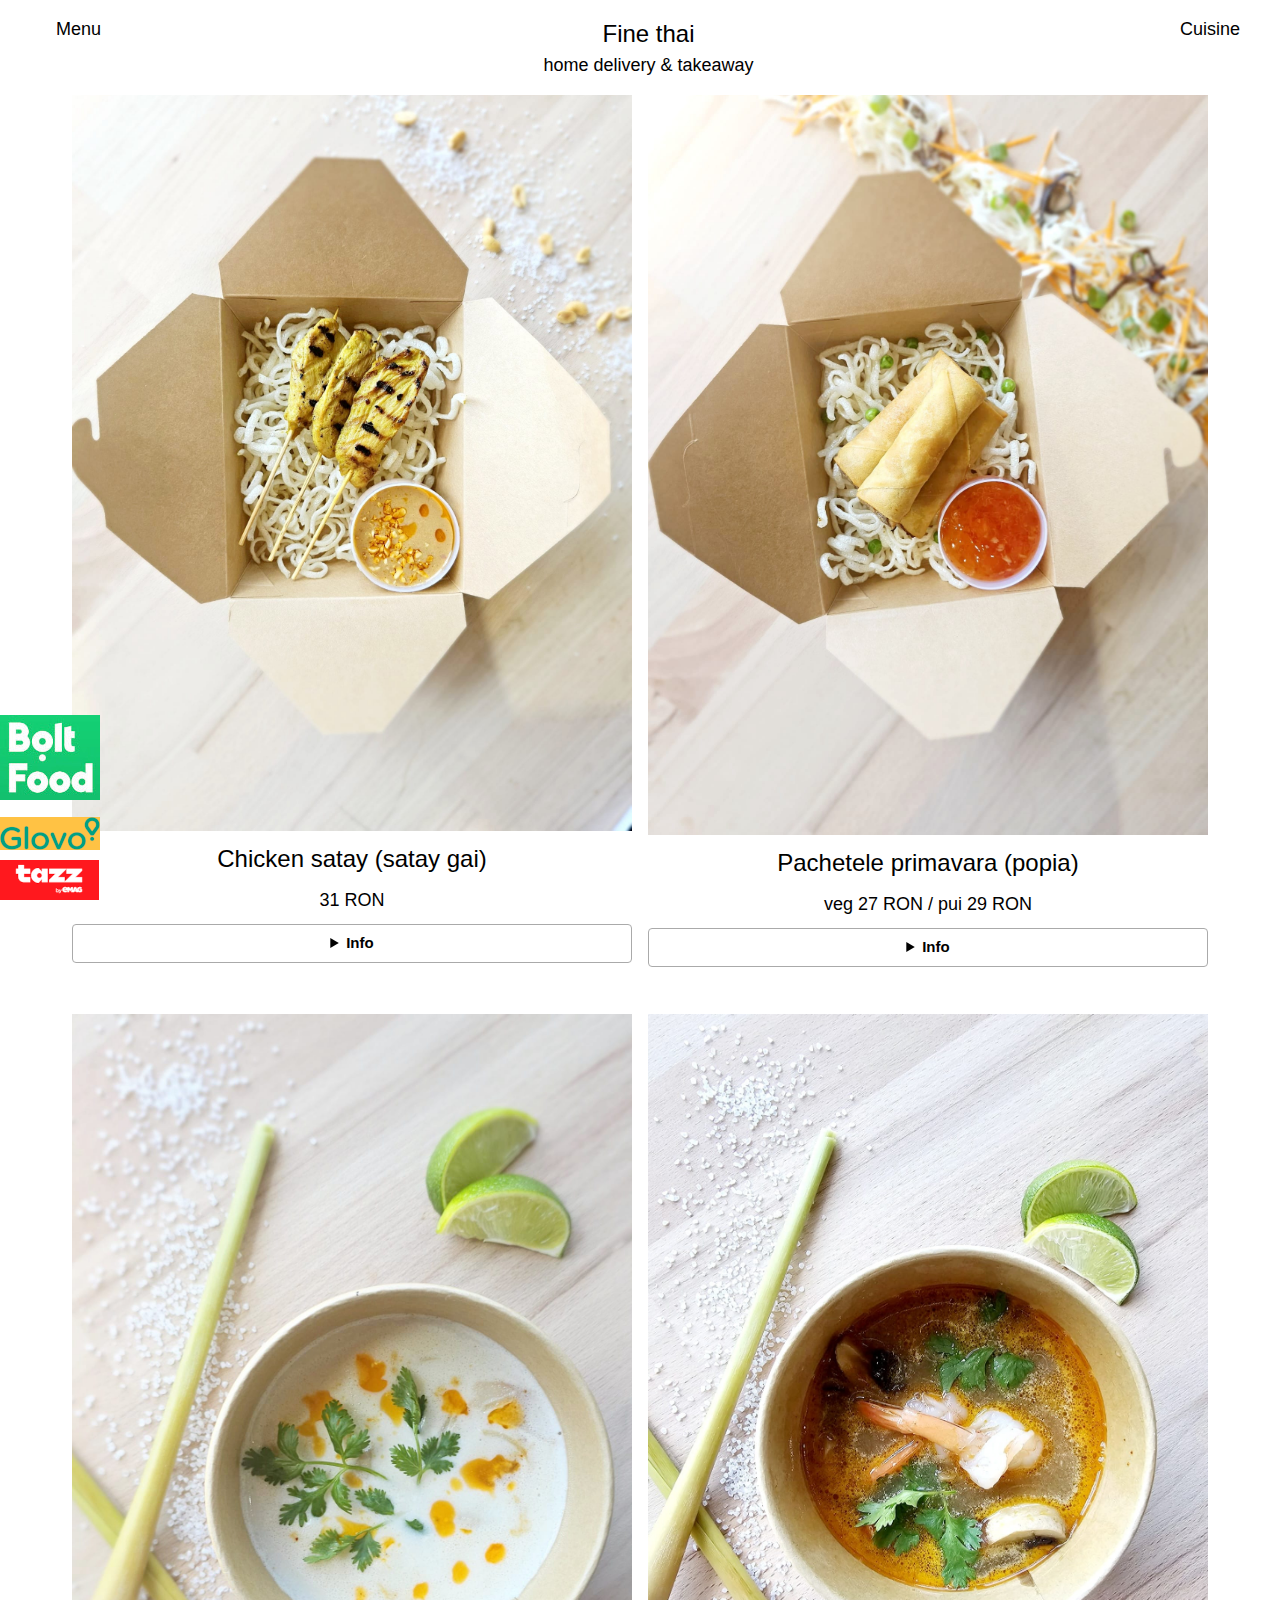
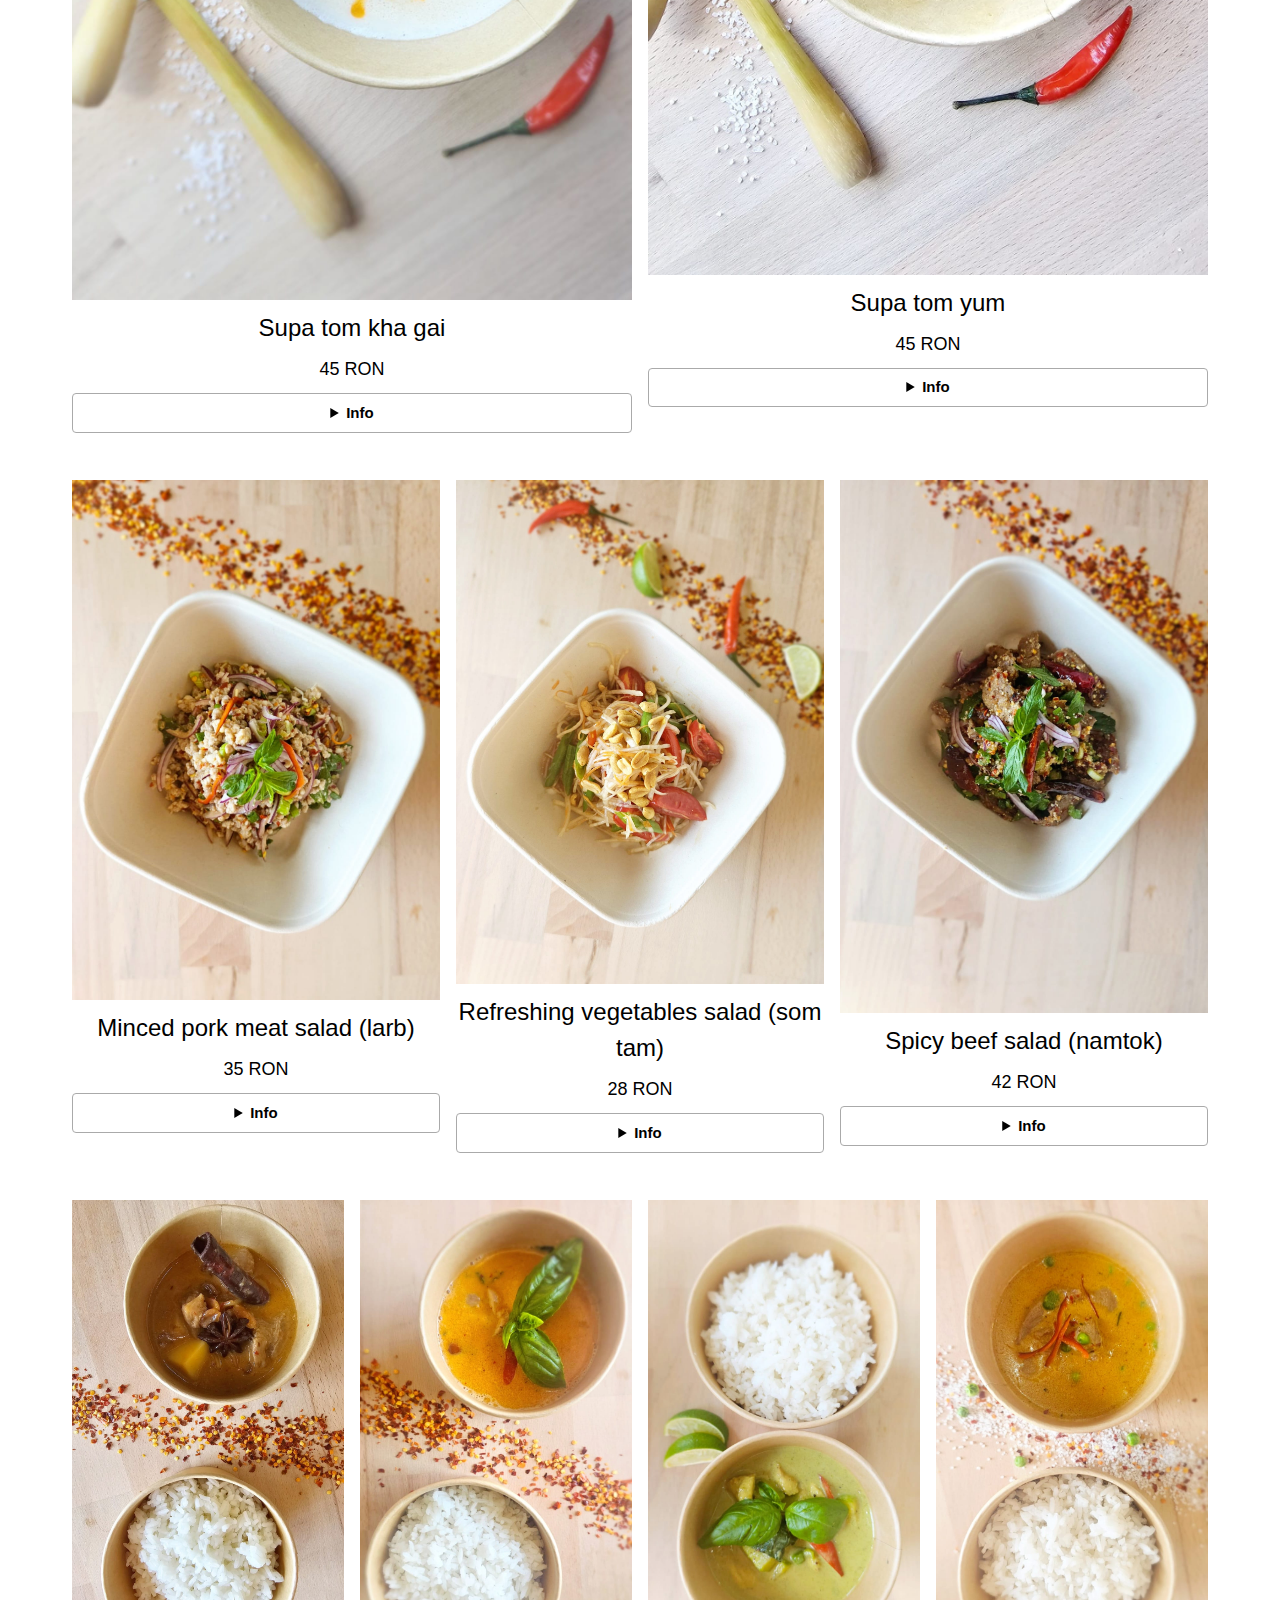
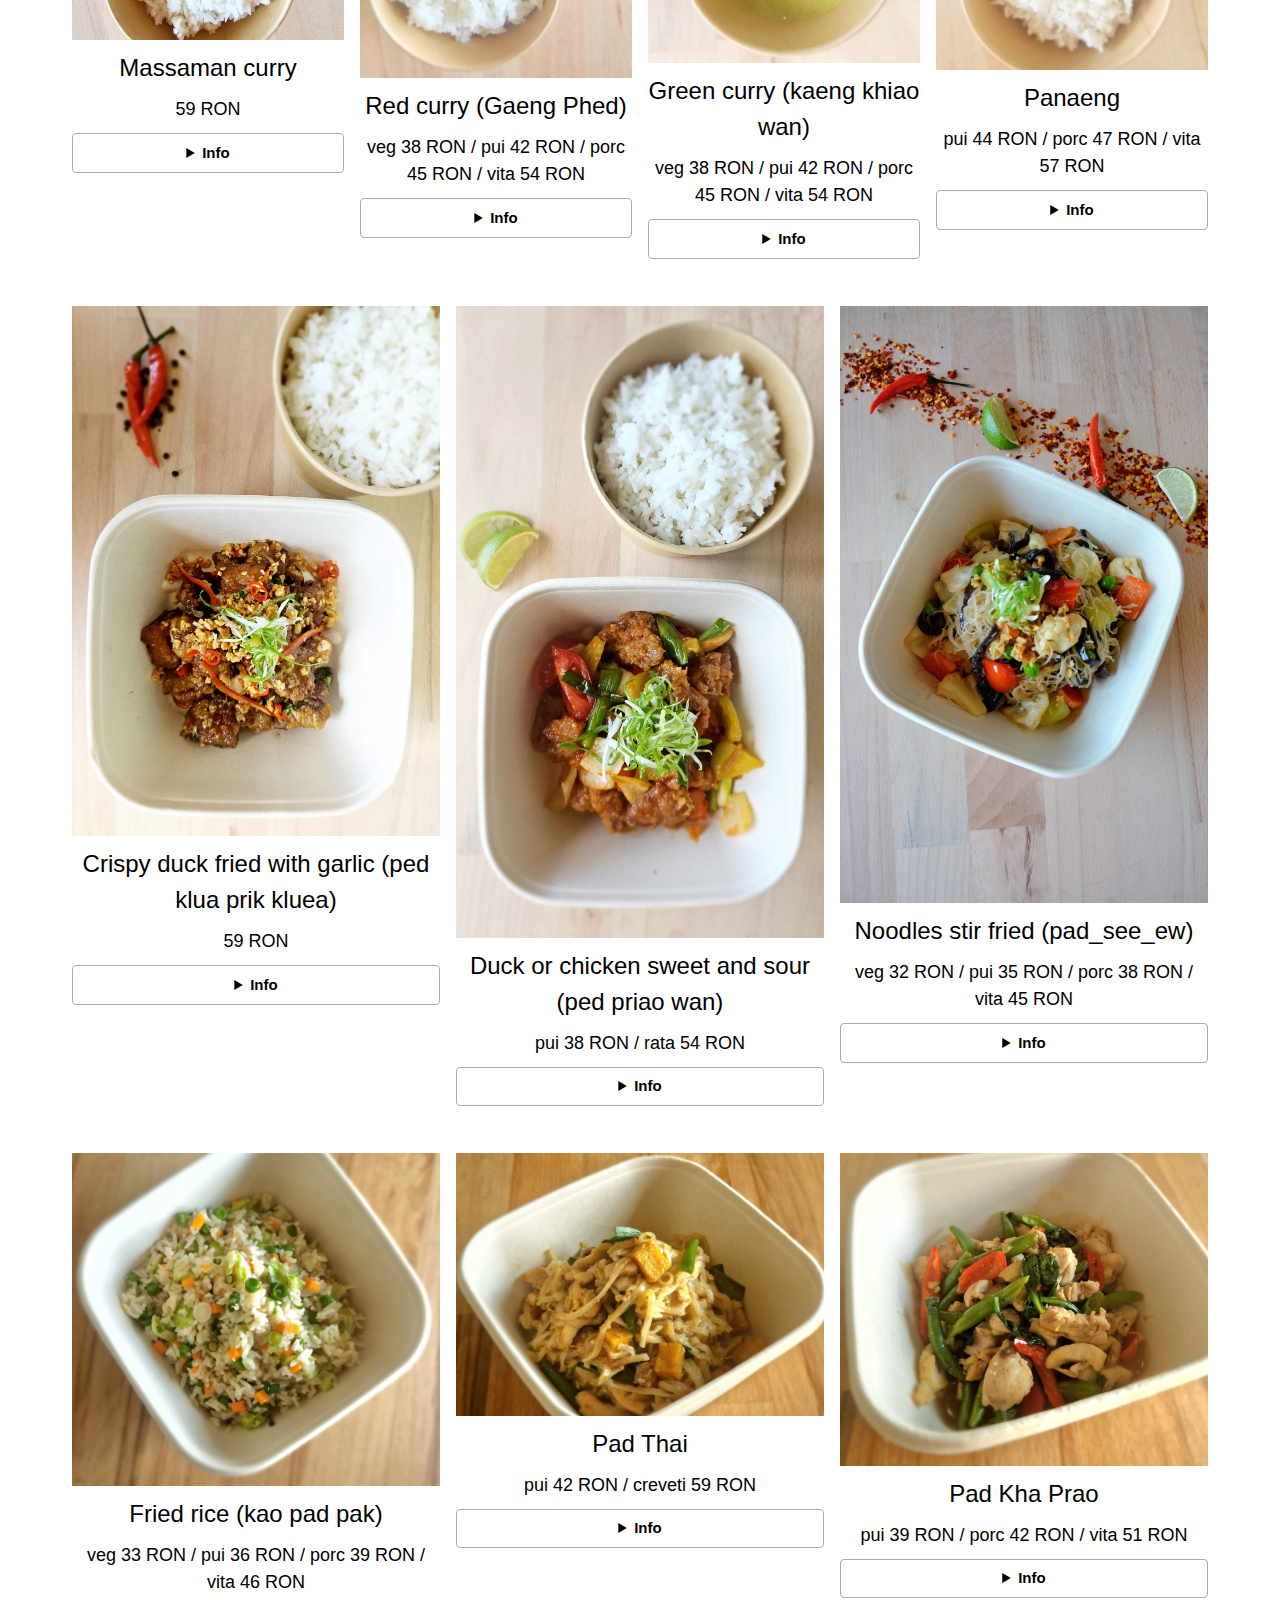
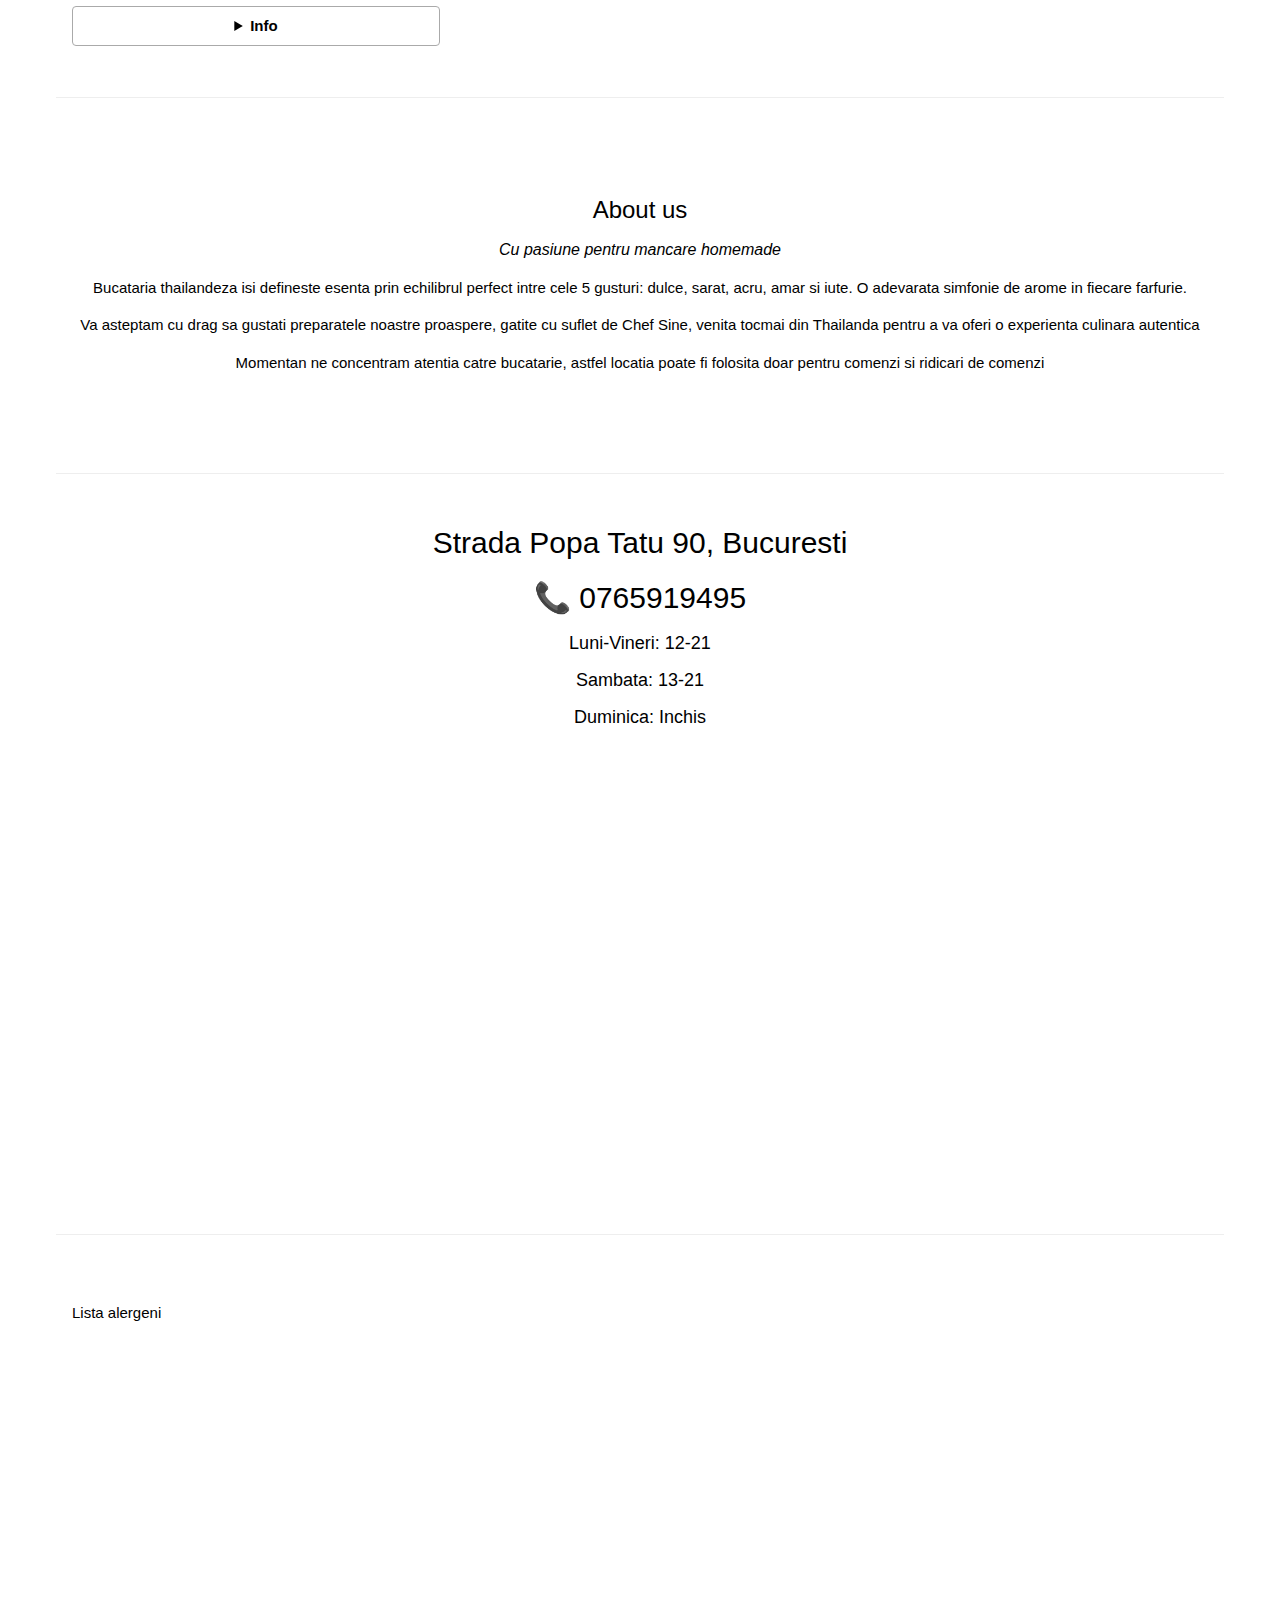
==== index.html @ 75eefc3b "bolt" ====
<!DOCTYPE html>
<html><head><meta http-equiv="Content-Type" content="text/html; charset=UTF-8">
<title>Fine Thai</title>
<link rel="icon" type="image/x-icon" href="./files/finethai_logo.jpeg">
<script type="application/ld+json">
{
  "@context": "https://schema.org",
  "@type": "Restaurant",
  "image": [
    "https://www.finethai.ro/files/supa_tom_kha_gai.jpeg",
    "https://www.finethai.ro/files/spicy_beef_salad_namtok.jpeg",
    "https://www.finethai.ro/files/crispy_duck_fried_garlic.jpeg"
   ],
  "name": "Fine Thai",
  "address": {
    "@type": "PostalAddress",
    "streetAddress": "Popa Tatu 90",
    "addressLocality": "Bucharest",
    "addressRegion": "B",
    "postalCode": "010806",
    "addressCountry": "RO"
  },
  "review": {
    "@type": "Review",
    "reviewRating": {
      "@type": "Rating",
      "ratingValue": "5",
      "bestRating": "5"
    },
    "author": {
      "@type": "Person",
      "name": "Decebal Popa"
    }
  },
  "geo": {
    "@type": "GeoCoordinates",
    "latitude": 44.444996,
    "longitude": 26.0815645
  },
  "url": "https://www.finethai.ro",
  "servesCuisine": "Thailandese",
  "priceRange": "$$",
  "openingHoursSpecification": [
    {
      "@type": "OpeningHoursSpecification",
      "dayOfWeek": [
        "Monday",
        "Friday"
      ],
      "opens": "13:00",
      "closes": "21:00"
    }
  ],
  "menu": "https://www.finethai.ro"
}
</script>



<meta name="viewport" content="width=device-width, initial-scale=1">
<link rel="stylesheet" href="./files/w3.css">
<link rel="stylesheet" href="./files/css">
<style>
body,h1,h2,h3,h4,h5,h6 {font-family: "Karma", sans-serif}
.w3-bar-block .w3-bar-item {padding:20px}
</style>
</head>
<body>

<!-- Sidebar (hidden by default) -->
<nav class="w3-sidebar w3-bar-block w3-card w3-top w3-large w3-animate-left" style="display:none;z-index:2;width:40%;min-width:300px" id="mySidebar">
  <a href="javascript:void(0)" onclick="w3_close()" class="w3-bar-item w3-button">Inchide meniu</a>
  <a href="#starters" onclick="w3_close()" class="w3-bar-item w3-button">Starters</a>
  <a href="#soups" onclick="w3_close()" class="w3-bar-item w3-button">Soups</a>
  <a href="#salads" onclick="w3_close()" class="w3-bar-item w3-button">Salads</a>      
  <a href="#curries" onclick="w3_close()" class="w3-bar-item w3-button">Curries</a>      
  <a href="#main_courses" onclick="w3_close()" class="w3-bar-item w3-button">Main courses</a>      
  <a href="#about" onclick="w3_close()" class="w3-bar-item w3-button">About</a>
  <a href="#contact" onclick="w3_close()" class="w3-bar-item w3-button">Contact</a>  
</nav>

<!-- Top menu -->
<div class="w3-top" style="background-image: url('files/finethai_logo.jpeg');background-repeat: no-repeat;background-attachment: fixed; background-position: center; background-color:transparent;">
  <div class="w3-white w3-large" style="max-width:1200px;margin:auto">
    <div class="w3-button w3-padding-16 w3-left" onclick="w3_open()">Menu</div>
    <div class="w3-right w3-padding-16">Cuisine</div>
    <!--<div class="w3-center w3-padding-16"><img src="files/finethai_logo.jpeg" alt="Fine thai cuisine" style="width:20%"></div>-->
    <div class="w3-center w3-padding-16"><h3 style="margin:0;">Fine thai</h3><h5 style="margin:0">home delivery & takeaway</h5></div>
  </div>
</div>
  
<!-- !PAGE CONTENT! -->
<div class="w3-main w3-content w3-padding" style="max-width:1200px;margin-top:60px">
  <!--<div class="w3-row-padding w3-padding-16 w3-center" id="promo">
    <h3><span style="color:red;">&#8669;</span> 25% discount la takeaway <span style="color:red;">&#8668;</span></h3>
    <h4>doar in locatie</h4>
  </div>-->
  <!-- First Photo Grid-->
  <div class="w3-row-padding w3-padding-16 w3-center" id="starters">
    <div class="w3-half">
      <img src="./files/chicken_sotoy.jpeg" alt="Chicken satay (satay gai)" style="width:100%">
      <h3>Chicken satay (satay gai)</h3>
      <h5>31 RON</h5>
      <details> <summary>Info</summary> 
      <p>Fasii de pui marinate in lapte de cocos si un mix de condiment thailandez, servit cu un sos de alune facut in casa . Gustul predominant este cel dulce sarat.</p>        
      <p>piept pui, zahar, turmeric, pudra curry, sos stridii, sos soia, sos alune</p>
      <h5>210/50 gr</h5></details>
    </div>
    <div class="w3-half">
      <img src="./files/spring_rolls.jpeg" alt="Pachetele primavara spring rolls " style="width:100%">
      <h3>Pachetele primavara (popia)</h3>
      <h5>veg 27 RON / pui 29 RON</h5>
      <details> <summary>Info</summary> 
        <p>Pachetelele sunt pregatite de noi cu noodles, legume proaspete si ciuperci negre servite cu sos sweet chilli.</p>
        <p>pui sau vegan, varza, morcov, ceapa verde, ciuperci, glass noodles, sos soia, ulei susan, sos peste, sos stridii, sos cu chili</p>
        <h5>150 gr/ 50 ml</h5>
      </details>      
    </div>   
  </div>
  <!-- second Photo Grid-->
  <div class="w3-row-padding w3-padding-16 w3-center" id="soups">

    <div class="w3-half">
      <img src="./files/supa_tom_kha_gai.jpeg" alt="supa tom kha gai" style="width:100%">
      <h3>Supa tom kha gai</h3>
      <h5>45 RON</h5>         
      <details> <summary>Info</summary>      
      <p>Supa delicioasa din lapte de cocos cu ciuperci, carne de pui si condimente thailandeze.
        Extrem de aromata! Un gust complex si echilibrat intre dulce, acrisor si sarat.
        
        Se poate transforma intr-un fel mancare principal daca este acompaniata de o portie de orez.
      </p>         
      <p>piept pui, lapte cocos, lemongrass, galangal, frunze de kafir, ciuperci, sos peste, suc lime, coriandru, pasta chili</p>
      <h5>300 ml</h5></details>
    </div>

    <div class="w3-half">
      <img src="./files/supa_tom_yum.jpeg" alt="supa tom yum" style="width:100%">
      <h3>Supa tom yum</h3>
      <h5>45 RON</h5>      
      <details> <summary>Info</summary>             
      <p>Probabil cea mai populara supa thai cu creveti.
        Extrem de savuroasa.
        O explozie de arome surprinzatoare int-o baza acrisoara si putin picanta.
        Se poate transforma intr-un fel mancare principal daca este acompaniata de o portie de orez.
      </p>
      <p>apa, creveti, galangal, lemongrass, frunze de kafir, ciuperci, sos peste, ardei iuti proaspeti, coriandru</p>
      <h5>300 ml</h5>
      </details>
    </div>    
  </div>

  <!-- salate-->
  <div class="w3-row-padding w3-padding-16 w3-center" id="salads">

    <div class="w3-third">
      <img src="./files/larb_minced_pork_meat_salad.jpeg" alt="larb minced pork meat salad" style="width:100%">
      <h3>Minced pork meat salad (larb)</h3>
      <h5>35 RON</h5>
      <details> <summary>Info</summary>             
      <p>O salata foarte aromata, cu un gust echilibrat de ceapa, lime si menta proaspata.</p>        
      <p>carne porc, ceapa verde, menta, ceapa rosie, fulgi chili, sos peste, suc lime, pudra orez</p>
      <h5>200 gr</h5>
      </details>
    </div>
    
    <div class="w3-third">
      <img src="./files/refreshing_vegetables_salad.jpeg" alt="refreshing vegetables salad som tam" style="width:100%">
      <h3>Refreshing vegetables salad (som tam)</h3>
      <h5>28 RON</h5>                
      <details> <summary>Info</summary>    
      <p>O salata revigoranta, care te duce cu gandul la vara.</p>               
      <p>gulie, morcov, ardei iute, usturoi, fasole, rosii cherry, suc lime, sos peste, zahar, tamarind, alune</p>
      <h5>200 gr</h5>
      </details>
    </div>  

  <div class="w3-third">
    <img src="./files/spicy_beef_salad_namtok.jpeg" alt="spicy beef salad namtok" style="width:100%">
    <h3>Spicy beef salad (namtok)</h3>
    <h5>42 RON</h5>    
    <details> <summary>Info</summary>                   
    <p>O salata foarte aromata, cu un gust echilibrat de ceapa, lime si menta proaspata. Cu o nota usor picanta.</p>      
    <p>vita, ceapa verde, menta, ceapa rosie, fulgi chili, sos peste, suc lime, pudra orez</p>
    <h5>200 gr</h5>
    </details>
  </div>

</div>


    <div class="w3-row-padding w3-padding-16 w3-center" id="curries">

      <div class="w3-quarter">
        <img src="./files/massaman_curry.jpeg" alt="massaman curry" style="width:100%">
        <h3>Massaman curry</h3>
        <h5>59 RON</h5>
        <details> <summary>Info</summary>          
        <p>Massaman este un curry mai bland comparativ cu alte curry-uri thailandeze ,dar extrem de savuros cu note subtile de arome calde,datorate condimentelor specific,oferind o experienta culinara complexa si satisfacatoare.
        </p>                 
        <p>carne vita, chili uscat, pasta curry, pasta creveti, sos peste, lapte cocos, alune, ceapa, cartofi, zahar, foi dafin</p>
        <h5>300 gr</h5>
        </details>
      </div>

      <div class="w3-quarter">
        <img src="./files/red_curry.jpeg" alt="red curry gang dang " style="width:100%">
        <h3>Red curry (Gaeng Phed)</h3>
        <h5>veg 38 RON / pui 42 RON / porc 45 RON / vita 54 RON</h5>                
        <details> <summary>Info</summary>
        <p>Gustul curry-ului rosu este o combinatie echilibrata de picant,sarat si dulce avand o caldura intensa datorita ardeilor rosii,dar si o textura cremoasa datorita laptelui de cocos.</p>          
        <p>legume sau pui sau porc, lapte cocos, dovlecei, fasole, busuioc, chili, pasta curry, pasta creveti, lastar bambus, sos peste</p>
        <h5>300 gr</h5>
        </details>
      </div>


    <div class="w3-quarter">
      <img src="./files/green_curry.jpeg" alt="green curry gang khiao wan" style="width:100%">
      <h3>Green curry (kaeng khiao wan)</h3>
      <h5>veg 38 RON / pui 42 RON / porc 45 RON / vita 54 RON</h5>      
      <details> <summary>Info</summary>      
      <p>Gustul curry-ului este un echilibru armonios intre picant,dulce si sarat,cu iuteala ardeilor temperate de laptele cremos de cocos si prospetimea ierburilor.
      </p>        
      <p>legume sau pui sau porc, fasole, dovlecei, chili, busuioc, lapte cocos, pasta curry, pasta creveti, sos peste</p>
      <h5>300 gr</h5>
      </details>
    </div>

    <div class="w3-quarter">
      <img src="./files/w_panaeng.jpeg" alt="panaeng" style="width:100%">
      <h3>Panaeng</h3>
      <h5>pui 44 RON / porc 47 RON / vita 57 RON</h5>      
      <details> <summary>Info</summary>      
      <p>Gustul panang este un echilibru intre dulce,sarat si usor picant,cu o aroma mai complexa datorita adaosului de arahide si a condimentelor folosite.</p>        
      <p>pui sau porc sau vita, lapte cocos, alune, pasta curry, fasole, pasta creveti, zahar, sos peste</p>
      <h5>300 gr</h5>
      </details>
    </div>

  </div>

  <!-- third Photo Grid-->
  <div class="w3-row-padding w3-padding-16 w3-center" id="main_courses">
    <div class="w3-third">
      <img src="./files/crispy_duck_fried_garlic.jpeg" alt="crispy duck fried garlic ped klua prik kluea" style="width:100%">
      <h3>Crispy duck fried with garlic (ped klua prik kluea)</h3>
      <h5>59 RON</h5>
      <details> <summary>Info</summary>            
      <p>carne rata, usturoi, chili, ceapa verde, sos negru, sos soia, sos stridii, sos peste</p>
      <h5>300 gr</h5>
      </details>
    </div>
    <div class="w3-third">
      <img src="./files/duck_sweet_and_sour.jpeg" alt="duck chicken sweet sour ped priao wan" style="width:100%">
      <h3>Duck or chicken sweet and sour (ped priao wan)</h3>
      <h5>pui 38 RON / rata 54 RON</h5>      
      <details> <summary>Info</summary>                  
      <p>carne rata sau pui, ceapa, ceapa verde, ardei gras, zahar, sos dulce acrisor</p>
      <h5>300 gr</h5>
      </details>
    </div>

    <div class="w3-third">
      <img src="./files/noodles_stir_fried_vegetables_pad_see_ew.jpeg" alt="noodles stir fried vegetables pad see ew" style="width:100%">
      <h3>Noodles stir fried (pad_see_ew)</h3>
      <h5>veg 32 RON / pui 35 RON / porc 38 RON / vita 45 RON</h5>
      <details> <summary>Info</summary>
      <p>taitei orez, morcov, varza, ardei gras, fasole, ciuperci, sos stridii, sos soia, sos peste, ulei susan</p>
      <h5>350 gr</h5>
      </details>
    </div>
  </div>

  <div class="w3-row-padding w3-padding-16 w3-center" id="main_courses2">
    <div class="w3-third">
      <img src="./files/veg_fried_rice.jpeg" alt="veg  pui porc vita fried rice kao pad pak" style="width:100%">
      <h3>Fried rice (kao pad pak)</h3>
      <h5>veg 33 RON / pui 36 RON / porc 39 RON / vita 46 RON</h5>      
      <details> <summary>Info</summary>      
      <p>orez, morcovi, dovlecel, ceapa, ceapa verde, mazare</p>
      <h5>350 gr</h5>
      </details>
    </div>
    <div class="w3-third">
      <img src="./files/pad_thai.jpeg" alt="pad thai" style="width:100%">
      <h3>Pad Thai</h3>
      <h5>pui 42 RON / creveti 59 RON</h5>
      <details> <summary>Info</summary>
      <p>taitei, pui, tofu, ou, ceapa rosie, ceapa verde, germeni fasole, alune, sos padthai, sos peste</p>
      <h5>400 gr</h5>
      </details>
    </div>
    <div class="w3-third">
      <img src="./files/pad_kha_prao.jpeg" alt="pad kha prao" style="width:100%">
      <h3>Pad Kha Prao</h3>
      <h5>pui 39 RON / porc 42 RON / vita 51 RON</h5>      
      <details> <summary>Info</summary>      
      <p>busuioc, ardei iute, fasole, sos stridii, sos peste, sos soia, orez</p>
      <h5>400 gr</h5>
      </details>
    </div>
  </div>

  <!-- Pagination 
  <div class="w3-center w3-padding-32">
    <div class="w3-bar">
      <a href="https://www.w3schools.com/w3css/tryw3css_templates_food_blog.htm#" class="w3-bar-item w3-button w3-hover-black">«</a>
      <a href="https://www.w3schools.com/w3css/tryw3css_templates_food_blog.htm#" class="w3-bar-item w3-black w3-button">1</a>
      <a href="https://www.w3schools.com/w3css/tryw3css_templates_food_blog.htm#" class="w3-bar-item w3-button w3-hover-black">2</a>
      <a href="https://www.w3schools.com/w3css/tryw3css_templates_food_blog.htm#" class="w3-bar-item w3-button w3-hover-black">3</a>
      <a href="https://www.w3schools.com/w3css/tryw3css_templates_food_blog.htm#" class="w3-bar-item w3-button w3-hover-black">4</a>
      <a href="https://www.w3schools.com/w3css/tryw3css_templates_food_blog.htm#" class="w3-bar-item w3-button w3-hover-black">»</a>
    </div>
  </div>-->
  
  <hr id="about">

  <!-- About Section -->
  <div class="w3-container w3-padding-32 w3-center">  
    <!--<img src="./files/chef.jpg" alt="Me" class="w3-image" style="display:block;margin:auto" width="800" height="533">-->
    <div class="w3-padding-32">
      <!--<h4><b></b></h4>-->
      <h3>About us</h3>
      <h6><i>Cu pasiune pentru mancare homemade</i></h6>
      <p>Bucataria thailandeza isi defineste esenta prin echilibrul perfect intre cele 5 gusturi: dulce, sarat, acru, amar si iute. O adevarata simfonie de arome in fiecare farfurie.</p>
      <p>Va asteptam cu drag sa gustati preparatele noastre proaspere, gatite cu suflet de Chef Sine, venita tocmai din Thailanda pentru a va oferi o experienta culinara autentica</p>
      <p>Momentan ne concentram atentia catre bucatarie, astfel locatia poate fi folosita doar pentru comenzi si ridicari de comenzi</p>      
    </div>
  </div>

  <hr>
  <div class="w3-center w3-padding-16">
    <h2>Strada Popa Tatu 90, Bucuresti</h2>
    <a href="tel:0765919495" style="text-decoration:none"><h2>&#128222; 0765919495</h2></a>
    <h5>Luni-Vineri: 12-21</h5>
    <h5>Sambata: 13-21</h5>
    <h5>Duminica: Inchis</h5>

    <iframe src="https://www.google.com/maps/embed?pb=!1m18!1m12!1m3!1d2299.511207324113!2d26.079353675420933!3d44.444917471075506!2m3!1f0!2f0!3f0!3m2!1i1024!2i768!4f13.1!3m3!1m2!1s0x40b1ff005c5f2aeb%3A0x2a76f8a46823a6c1!2sFine%20Thai%20cuisine!5e1!3m2!1sro!2sro!4v1728362556308!5m2!1sro!2sro" width="100%" height="450" style="border:0;" allowfullscreen="" loading="lazy" referrerpolicy="no-referrer-when-downgrade"></iframe>

  </div>    
  <hr id="contact">
  <!-- Footer -->
<footer class="w3-row-padding w3-padding-32">
    <div class="w3-third">
      <p><span onclick="openNav()">Lista alergeni</span></p>
    </div>
  
 <!--   <div class="w3-third">
      <h3>BLOG POSTS</h3>
      <ul class="w3-ul w3-hoverable">
        <li class="w3-padding-16">
          <img src="./files/workshop.jpg" class="w3-left w3-margin-right" style="width:50px">
          <span class="w3-large">Lorem</span><br>
          <span>Sed mattis nunc</span>
        </li>
        <li class="w3-padding-16">
          <img src="./files/gondol.jpg" class="w3-left w3-margin-right" style="width:50px">
          <span class="w3-large">Ipsum</span><br>
          <span>Praes tinci sed</span>
        </li> 
      </ul>
    </div>

    <div class="w3-third w3-serif">
      <h3>POPULAR TAGS</h3>
      <p>
        <span class="w3-tag w3-black w3-margin-bottom">Travel</span> <span class="w3-tag w3-dark-grey w3-small w3-margin-bottom">New York</span> <span class="w3-tag w3-dark-grey w3-small w3-margin-bottom">Dinner</span>
        <span class="w3-tag w3-dark-grey w3-small w3-margin-bottom">Salmon</span> <span class="w3-tag w3-dark-grey w3-small w3-margin-bottom">France</span> <span class="w3-tag w3-dark-grey w3-small w3-margin-bottom">Drinks</span>
        <span class="w3-tag w3-dark-grey w3-small w3-margin-bottom">Ideas</span> <span class="w3-tag w3-dark-grey w3-small w3-margin-bottom">Flavors</span> <span class="w3-tag w3-dark-grey w3-small w3-margin-bottom">Cuisine</span>
        <span class="w3-tag w3-dark-grey w3-small w3-margin-bottom">Chicken</span> <span class="w3-tag w3-dark-grey w3-small w3-margin-bottom">Dressing</span> <span class="w3-tag w3-dark-grey w3-small w3-margin-bottom">Fried</span>
        <span class="w3-tag w3-dark-grey w3-small w3-margin-bottom">Fish</span> <span class="w3-tag w3-dark-grey w3-small w3-margin-bottom">Duck</span>
      </p>
    </div>-->
  </footer>

<!-- End page content -->
</div>




<!-- The overlay -->
<div id="myNav" class="overlay">

  <!-- Button to close the overlay navigation -->
  <a href="javascript:void(0)" class="closebtn" onclick="closeNav()" style="color:#ff0066">&times;</a>

  <!-- Overlay content -->
  <div class="overlay-content">
<!-- !PAGE CONTENT! -->

  <ol type="1">
    <li> Cereale care conțin gluten, cerealele se găsesc adesea în alimentele care conțin făină, cum ar fi unele tipuri de amestecuri pentru copt, aluat, pâine, pesmet, prăjituri, cușcuș, produse din carne, paste, produse de patiserie, sosuri, supe și prăjeli care sunt pudrate cu făină și anume: grâu, secară, orz, ovăz, grâu spelt, grâu dur sau hibrizi ai acestora și produse derivate, exceptând:
      <ul>
        <li>siropurile de glucoză obținute din grâu, inclusiv dextroza </li>
        <li>maltodextrine obținute din grâu</li>
        <li>siropurile de glucoză obținute din orz</li>
        <li>cerealele utilizate pentru fabricarea distilatelor sau a alcoolului etilic de origine agricolă</li>
      </ul>
    </li> 

    <li>Crustacee și produse derivate, cum ar fi crabi, homari, creveți și scampi. Este folosit frecvent în pasta de creveți care poate fi găsită în multe curry sau salate</li>
  
    <li>Ouă și produse derivate se regaseste in prajituri, unele produse din carne, maioneza, mousse-uri, paste, quiche, sosuri si produse de patiserie sau alimente unse sau glazurate cu ou</li>
  
    <li>Pește și produse derivate, acesta poate fi găsit în unele pizza, condimente, sosuri de salată, sosuri, cuburi de gatit și în sosul Worcestershire. exceptând:
      <ul>
        <li>gelatina de pește folosită ca substanță suport pentru preparatele de vitamine sau de carotenoide</li>
        <li>gelatina de pește sau ihtiocolul folosit(ă) la limpezirea berii sau a vinului</li>
      </ul>
    </li>
    
    <li> Arahide și produse derivate se referă la nucile care cresc sub pământ și sunt de fapt o leguminoasă. Se găsesc în biscuiți, prăjituri, curry, deserturi și sosuri (de exemplu, satay). Ele pot fi găsite și în uleiul de arahide, untul de arahide și făina de arahide.</li>
  
    <li>Soia și produse derivate, poate fi găsit în caș de soia, boabe de edamame, pasta de miso, proteină texturată din soia, făină de soia sau tofu. Unele deserturi, înghețată, produse din carne, sosuri și produse vegetariene pot conține și soia exceptând:
      <ul>
        <li>uleiul și grăsimea de soia rafinate complet</li>
        <li>amestecuri naturale de tocoferoli (E306), tocoferolul D-alfa natural, acetatul de tocoferol D-alfa natural, succinatul de <li>tocoferol D-alfa natural, obținuți din soia</li>
        <li>fitosterolii și esterii de fitosterol derivați din uleiuri vegetale, obținuți din soia</li>
        <li>esterul de stanol vegetal fabricat din steroli de ulei vegetal, obținuți din soia</li>
      </ul>
    </li>
    <li>Lapte și produse derivate (inclusiv lactoză), acesta poate fi găsit în unt, brânză, smântână, lapte de vacă/zer praf și iaurt. Este folosit frecvent în alimente periate sau glazurate cu lapte, produse de cofetărie inclusiv ciocolată, supe pudră și sosuri exceptând:
      <ul>
        <li>zerul utilizat pentru fabricarea distilaților sau a alcoolului etilic de origine agricolă;
  lactitolul.</li>
      </ul>
    </li>
    <li>Fructe cu coajă lemnoasă se referă la nucile care cresc in copaci. Se gasesc in paine, biscuiti, biscuiti, deserturi, inghetata, martipan (pasta de migdale), uleiuri de nuci, praf de nuci, sosuri si preparate prajite.adică: migdale (Amygdalus communis L.), alune de pădure (Corylus avellana), nuci (Juglans regia), nuci Caju (Anacardium occidentale), nuci Pecan [Carya illinoinensis (Wangenh.) K. Koch], nuci de Brazilia (Bertholletia excelsa), fistic (Pistacia vera), nuci de macadamia și nuci de Queensland (Macadamia ternifolia), precum și produse derivate, exceptând fructele cu coajă utilizate pentru fabricarea distilatelor sau a alcoolului etilic de origine agricolă</li>
  
    <li>Țelină și produse derivate, include tulpina de țelină, frunzele și semințele plantei de țelină și țelină, care este un soi care a fost cultivat mai degrabă pentru rădăcină decât pentru tulpini. Țelina poate fi găsită în sare de țelină, sos de salată, unele produse din carne, supe și cuburi de bulion</li>
  
    <li>Muștar și produse derivate, poate fi găsit în muștar lichid, pudră de muștar și semințele de muștar. Poate fi găsit și în pâine, curry, marinate, produse din carne, sosuri pentru salate, sosuri și supe</li>
  
    <li>Semințe de susan și produse derivate se găsesc frecvent în pâine (de exemplu, stropite pe chifle de burger), grisine, houmous, ulei de susan și tahini. Uneori sunt prăjite pentru a fi folosite în salate</li>
  
    <li>Dioxidul de sulf și sulfiții în concentrații mai mari de 10 mg/kg sau 10 mg/litru în SO2 total trebuie calculați pentru produsele gata pentru consum sau reconstituite în conformitate cu instrucțiunile producătorilor, (deseori cunoscută sub numele de sulfiți): acesta este frecvent utilizat ca conservant pentru fructele uscate (de exemplu, caise, stafide, prune uscate). Poate fi găsit și în unele produse din carne, băuturi răcoritoare și legume. Apare în mod natural ca un produs secundar al berii sau vinului</li>
  
    <li>Lupin și produse derivate, sunt semințele unei plante de lupin care sunt zdrobite pentru a face o făină. Poate fi folosit ca orice altă făină și este folosit în unele tipuri de pâine, produse de patiserie și paste</li>
  
   <li>Moluște și produse derivate, includ scoici, melci, calamari și melc de mare. Acestea pot fi găsite frecvent ca ei înșiși sau ca ingredient în tocanele de pește și sosul de stridii</li>
  </div>
  </div>

<!-- Use any element to open/show the overlay navigation menu -->


<script>
// Script to open and close sidebar
function w3_open() {
  document.getElementById("mySidebar").style.display = "block";
}
 
function w3_close() {
  document.getElementById("mySidebar").style.display = "none";
}

/* Open when someone clicks on the span element */
function openNav() {
  document.getElementById("myNav").style.width = "100%";
}

/* Close when someone clicks on the "x" symbol inside the overlay */
function closeNav() {
  document.getElementById("myNav").style.width = "0%";
}

</script>

    <div id="bolt">
      <p><a href="https://food.bolt.eu/en-US/325/p/117009-fine-thai" target="_blank"><img src="./files/bolt_food.jpeg"></a></p>
    </div>

    <div id="glovo">
      <p><a href="https://glovoapp.com/ro/en/bucharest/fine-thai-buc/" target="_blank"><img src="./files/glovo.png"></a></p>
    </div>

    <div id="tazz">
      <p><a href="https://tazz.ro/bucuresti/fine-thai/23077/restaurant" target="_blank"><img src="./files/tazz.png"></a></p>
    </div>    

</body></html>
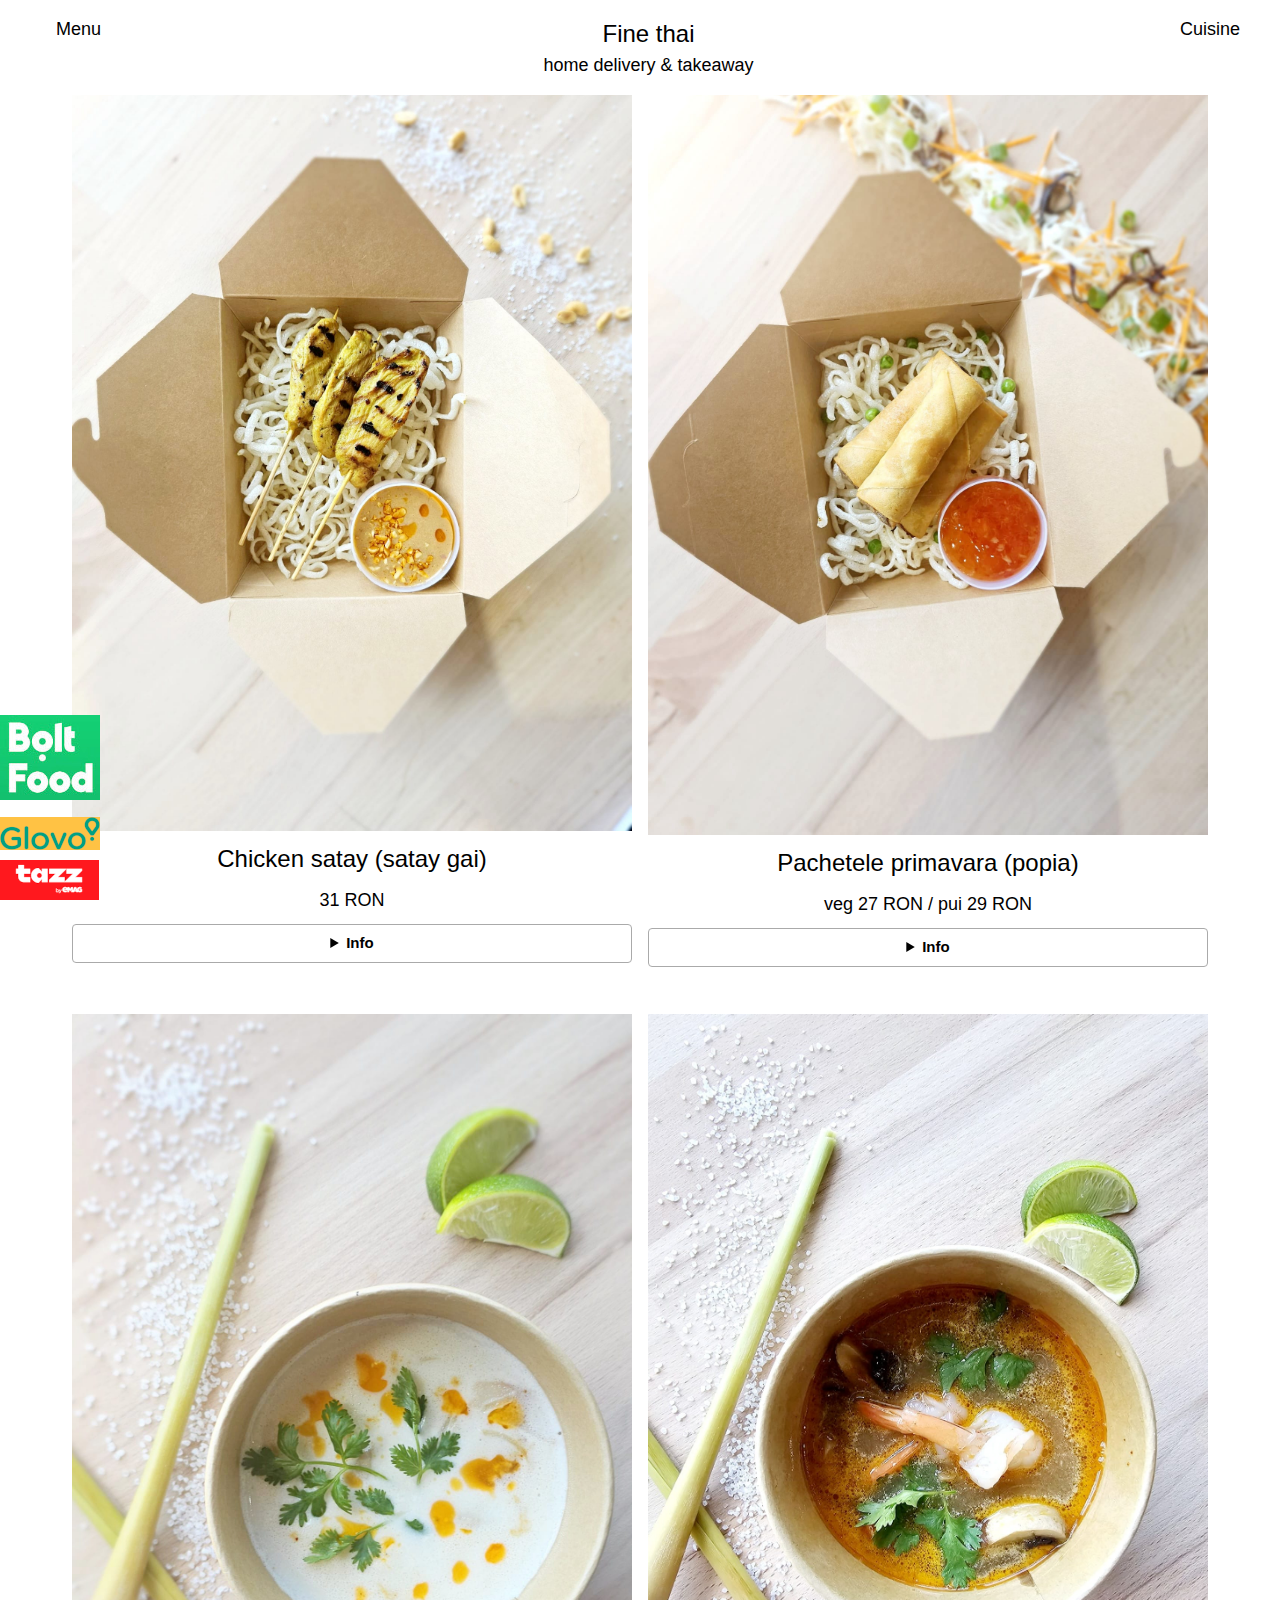
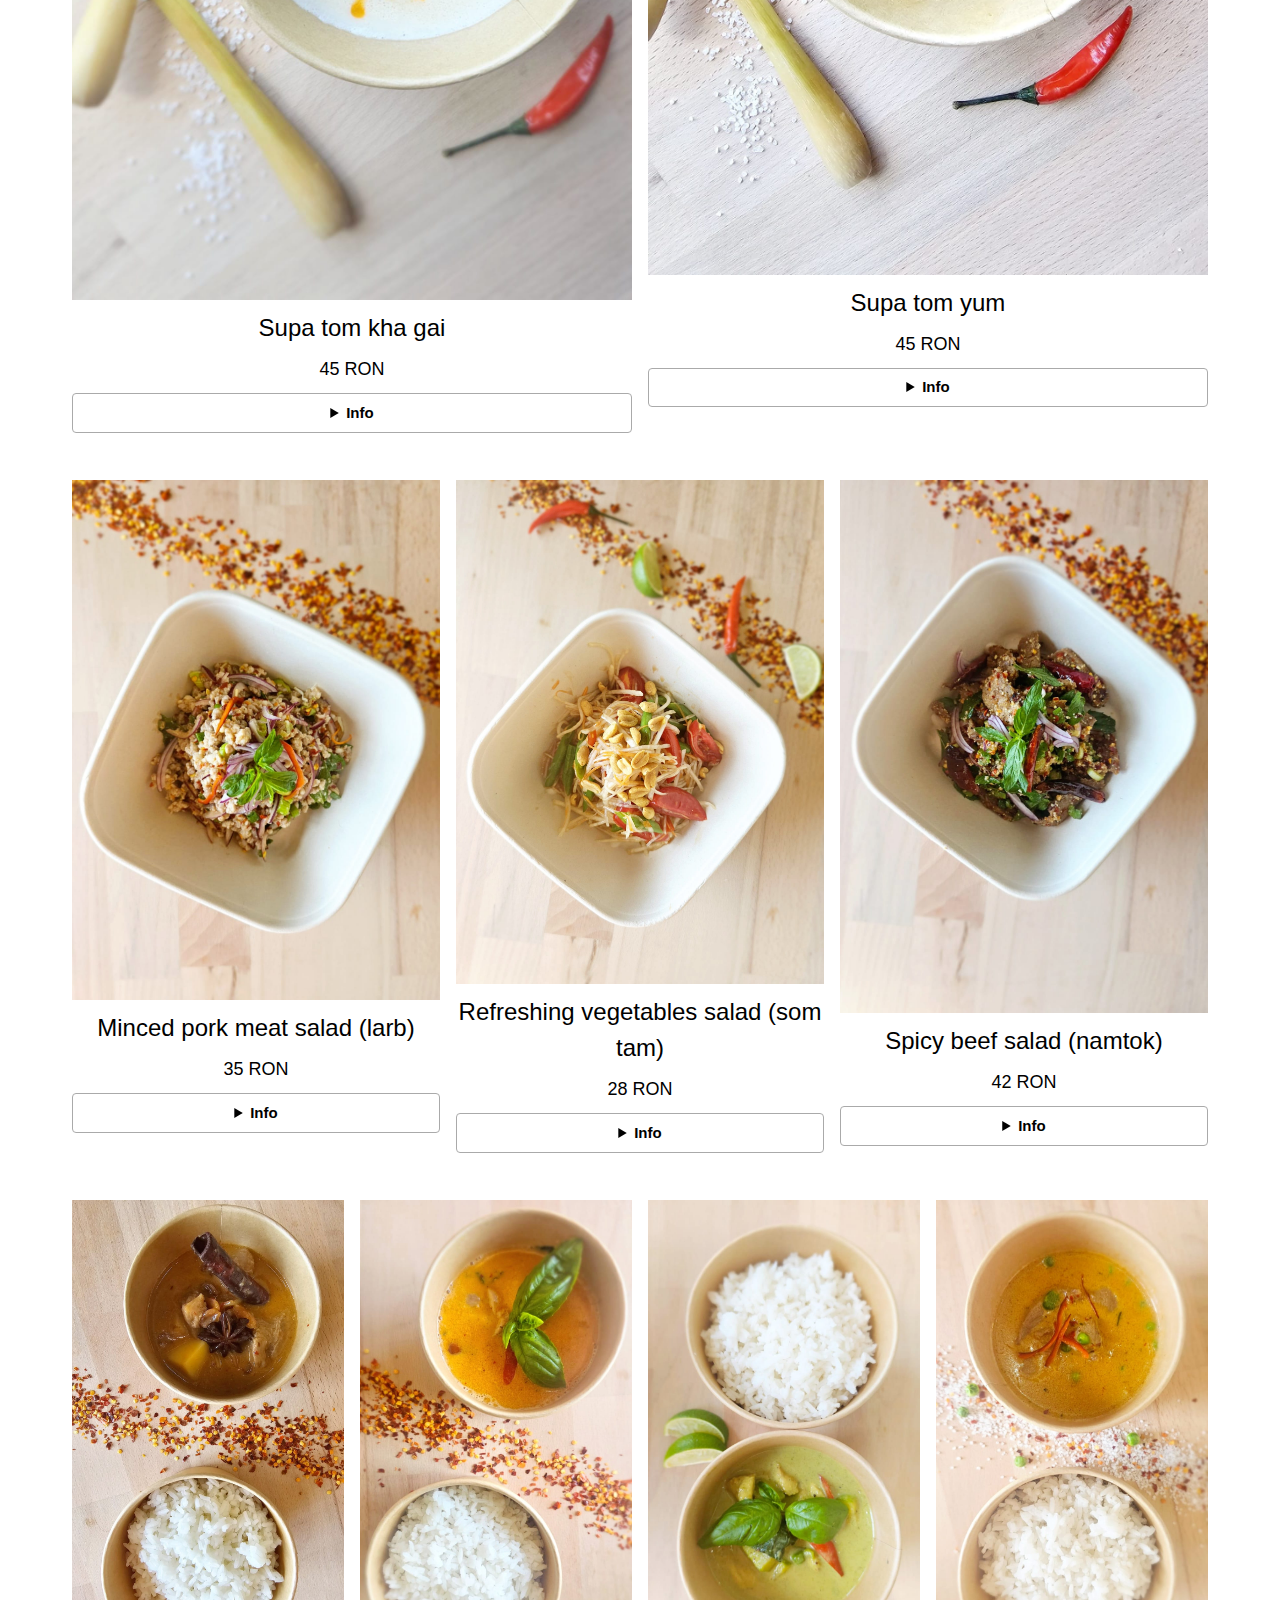
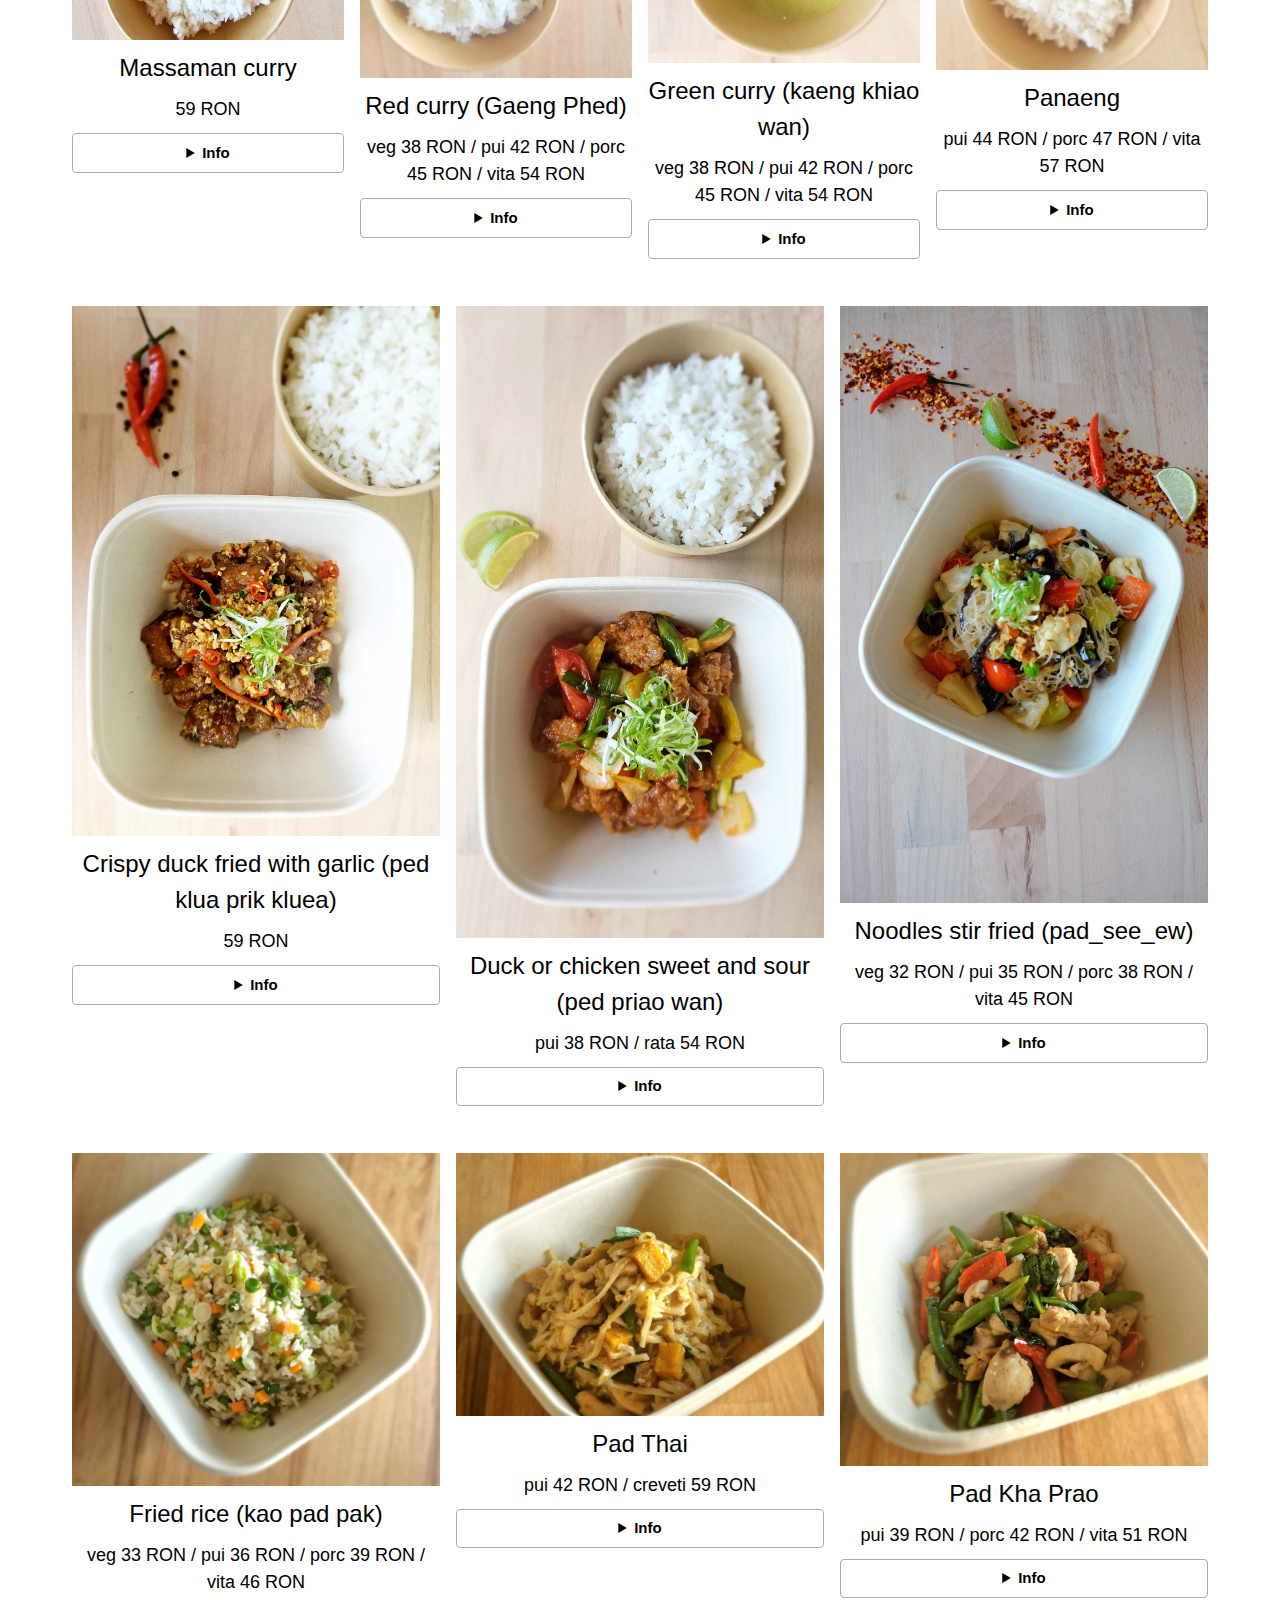
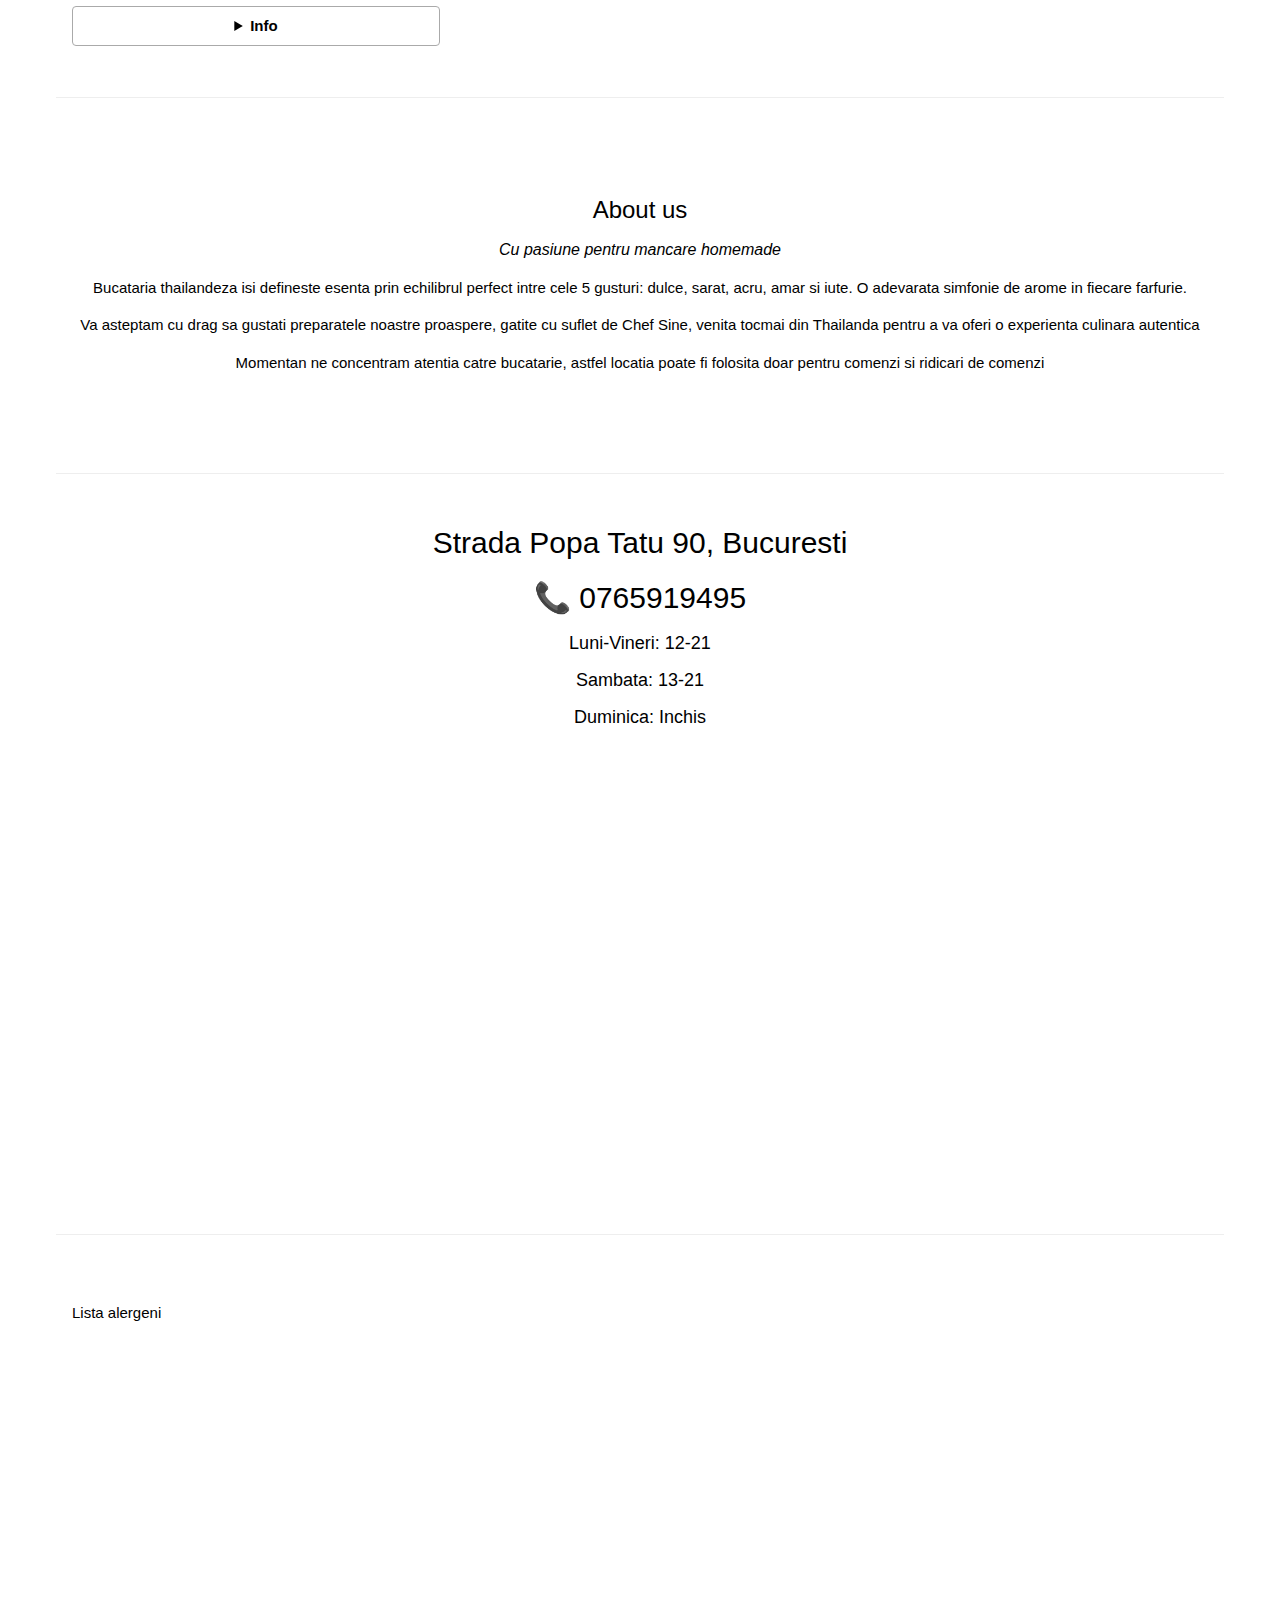
==== commit 56460e2a: "bolt" ====
--- a/index.html
+++ b/index.html
@@ -469,8 +469,8 @@
 
 </script>
 
-    <div id="bolt">
-      <p><a href="https://food.bolt.eu/en-US/325/p/117009-fine-thai" target="_blank"><img src="./files/bolt_food.jpeg"></a></p>
+    <div id="bolt_food">
+      <p><a href="https://food.bolt.eu/en-US/325/p/117009-fine-thai" target="_blank"><img src="./files/bolt_food.png"></a></p>
     </div>
 
     <div id="glovo">
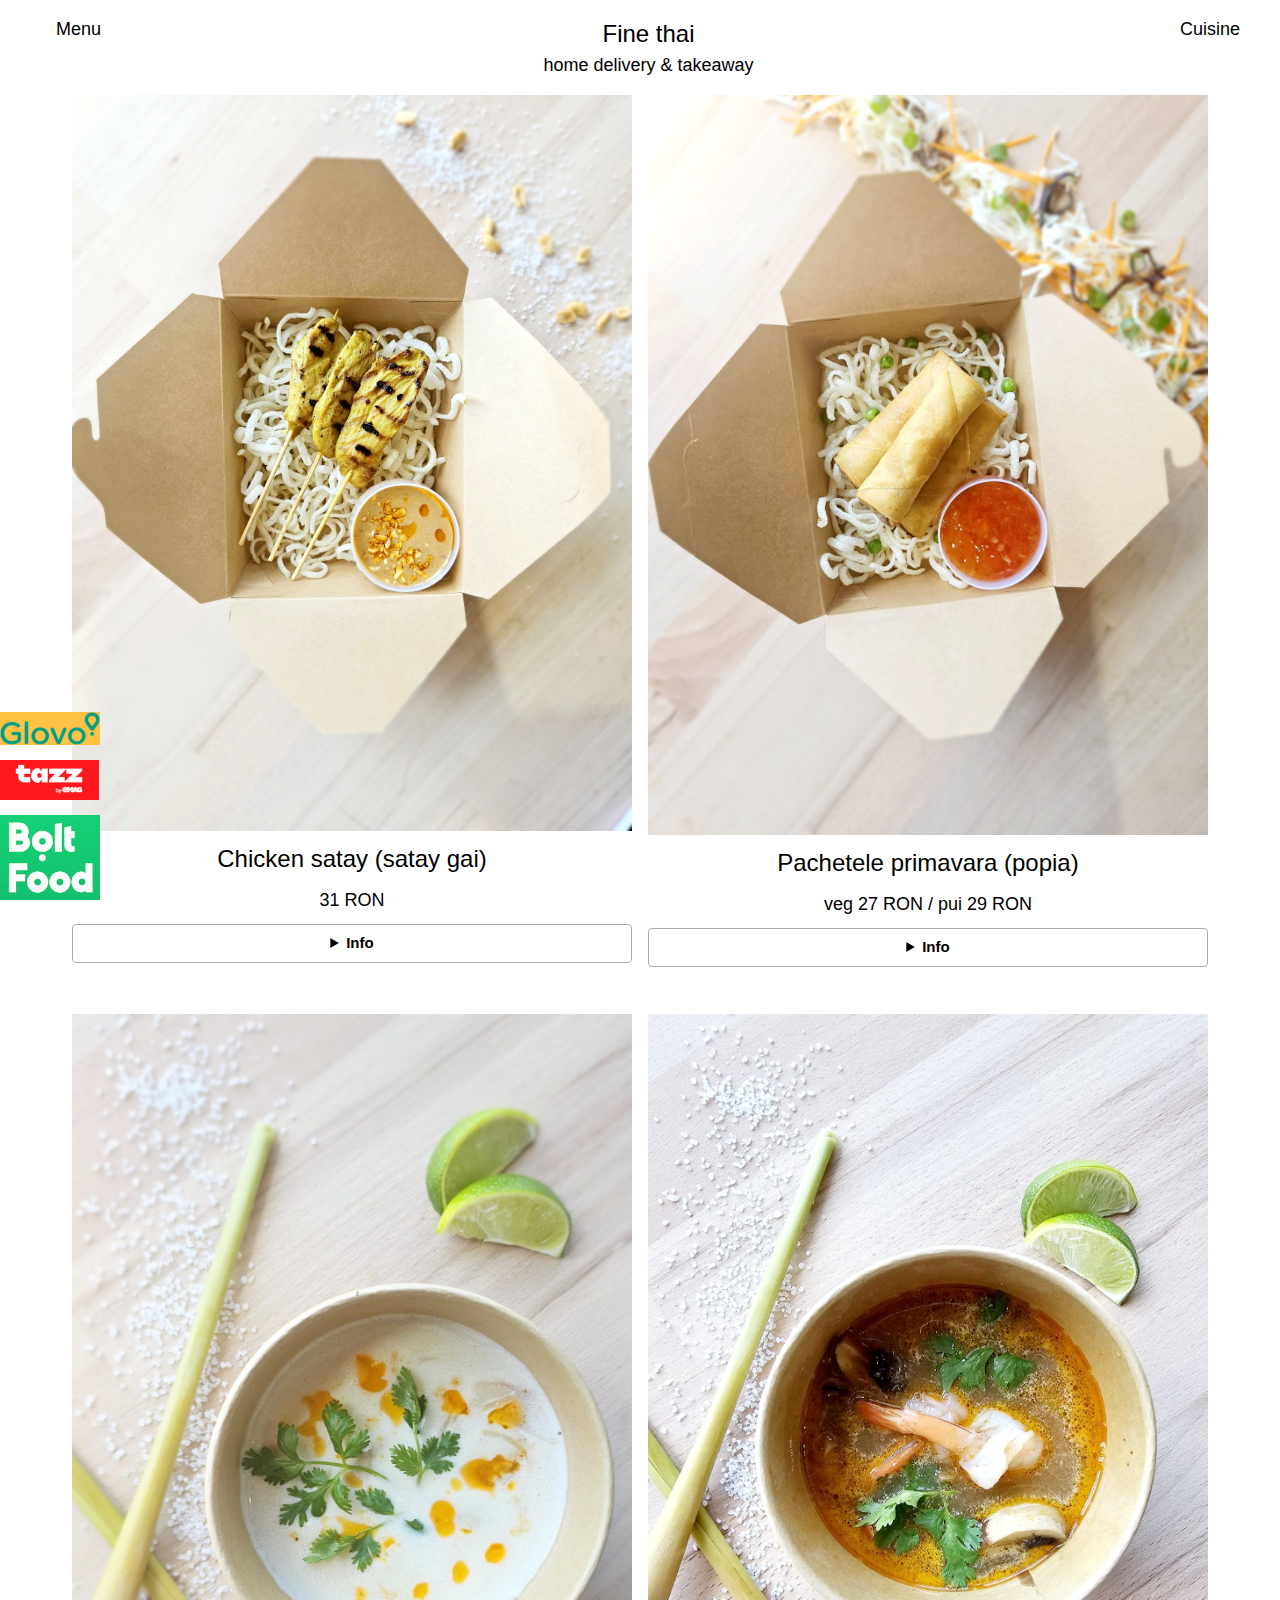
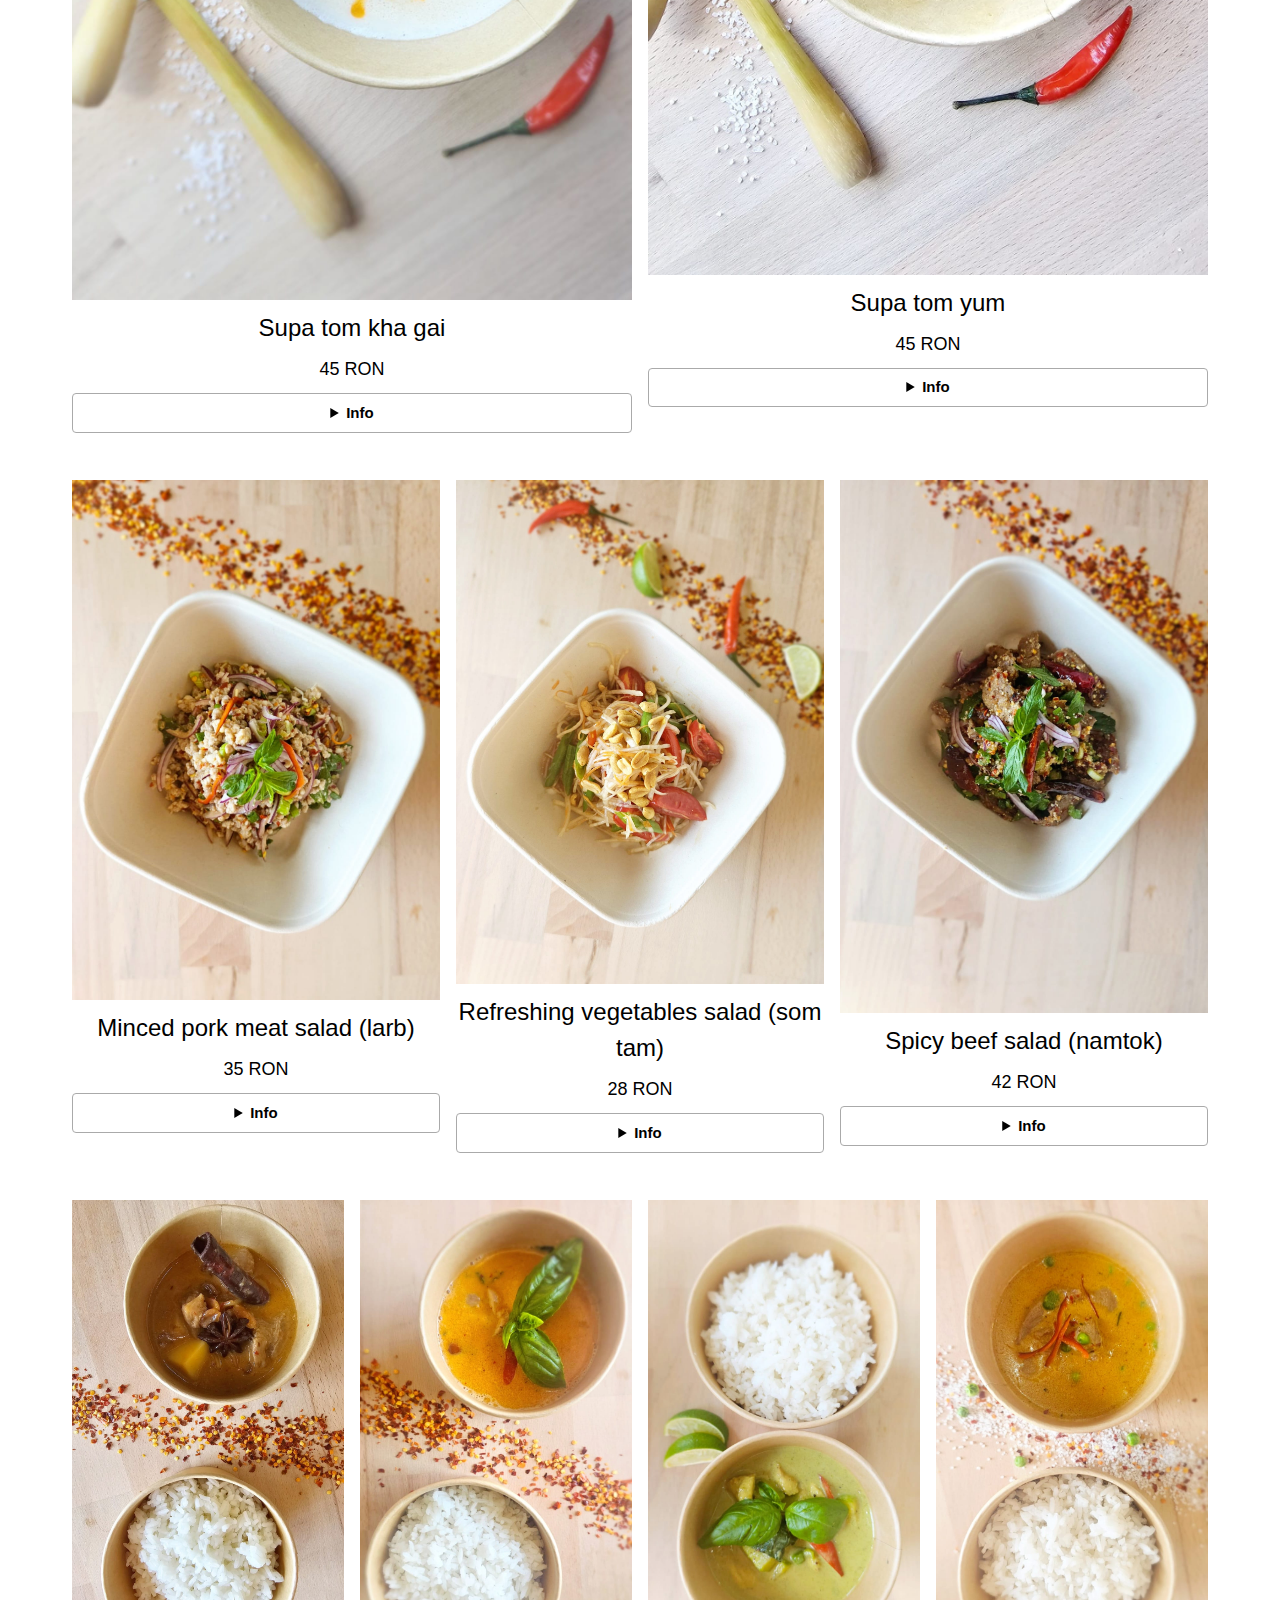
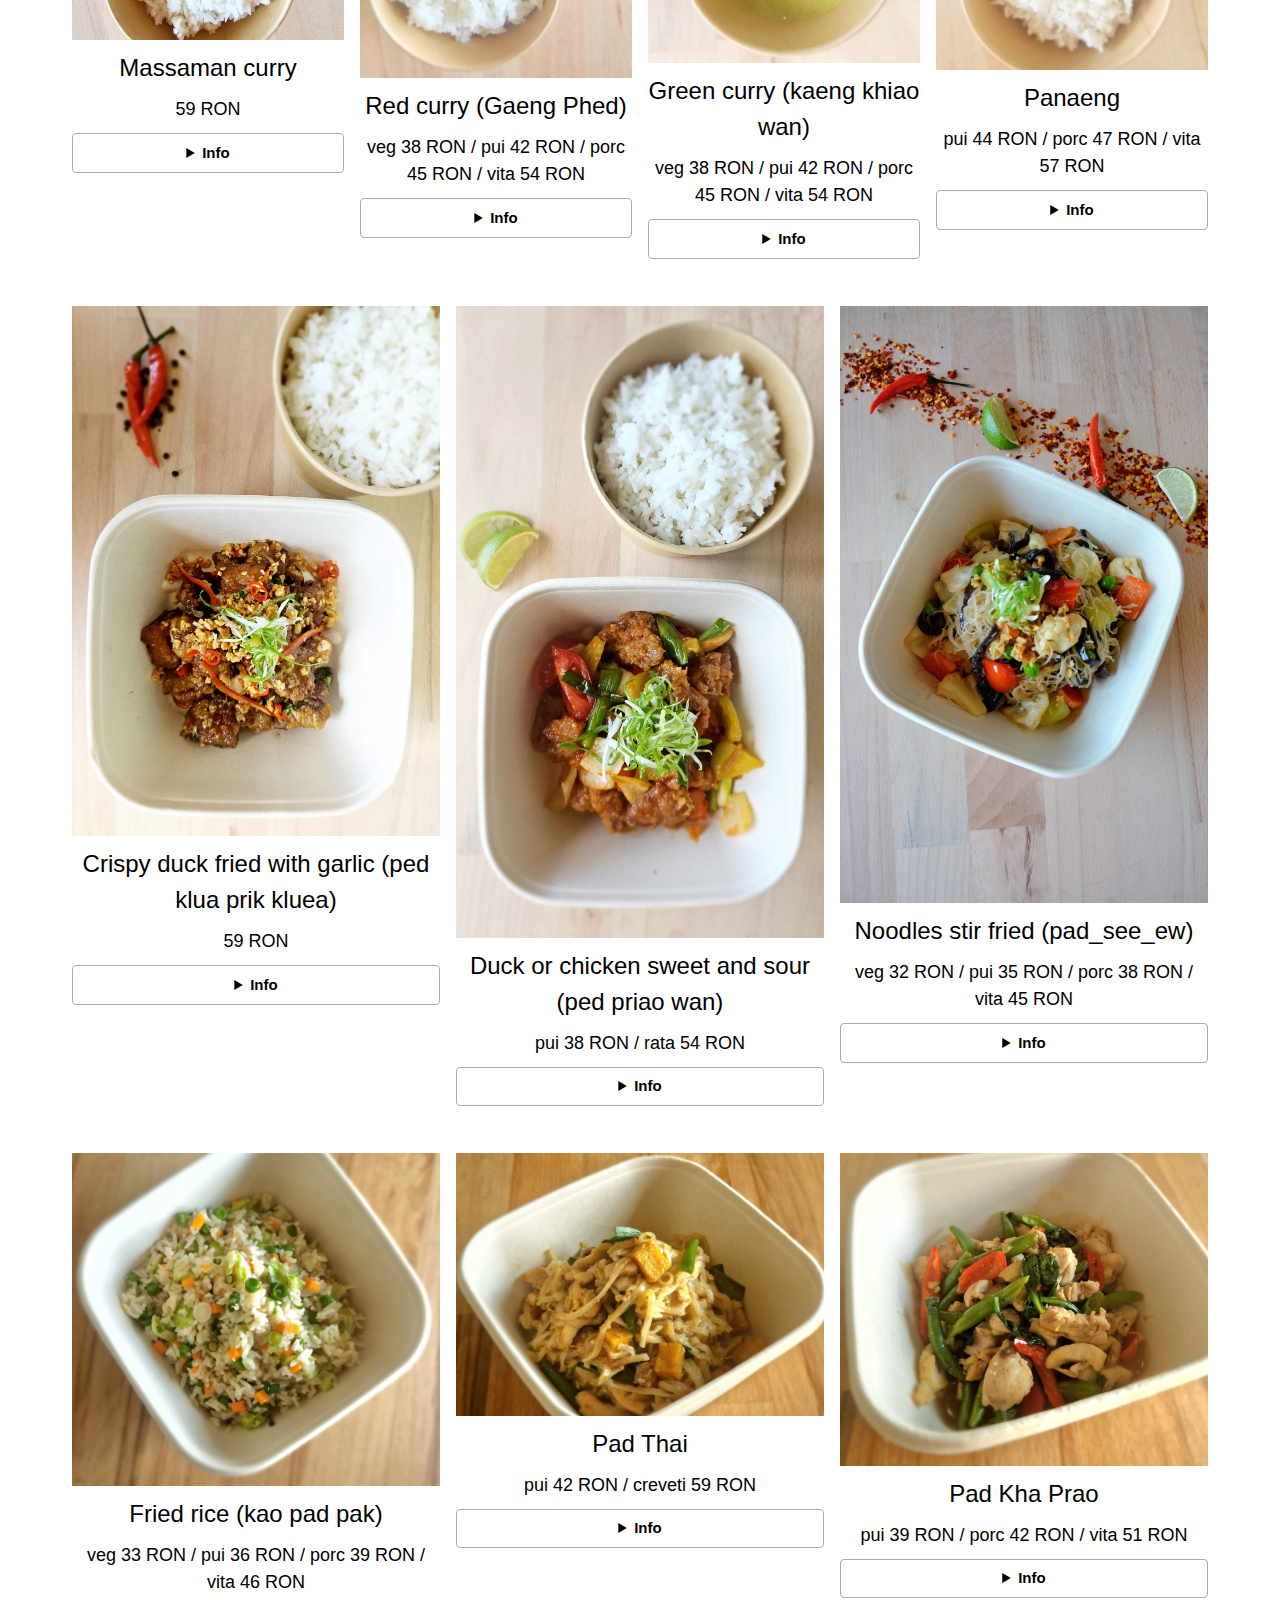
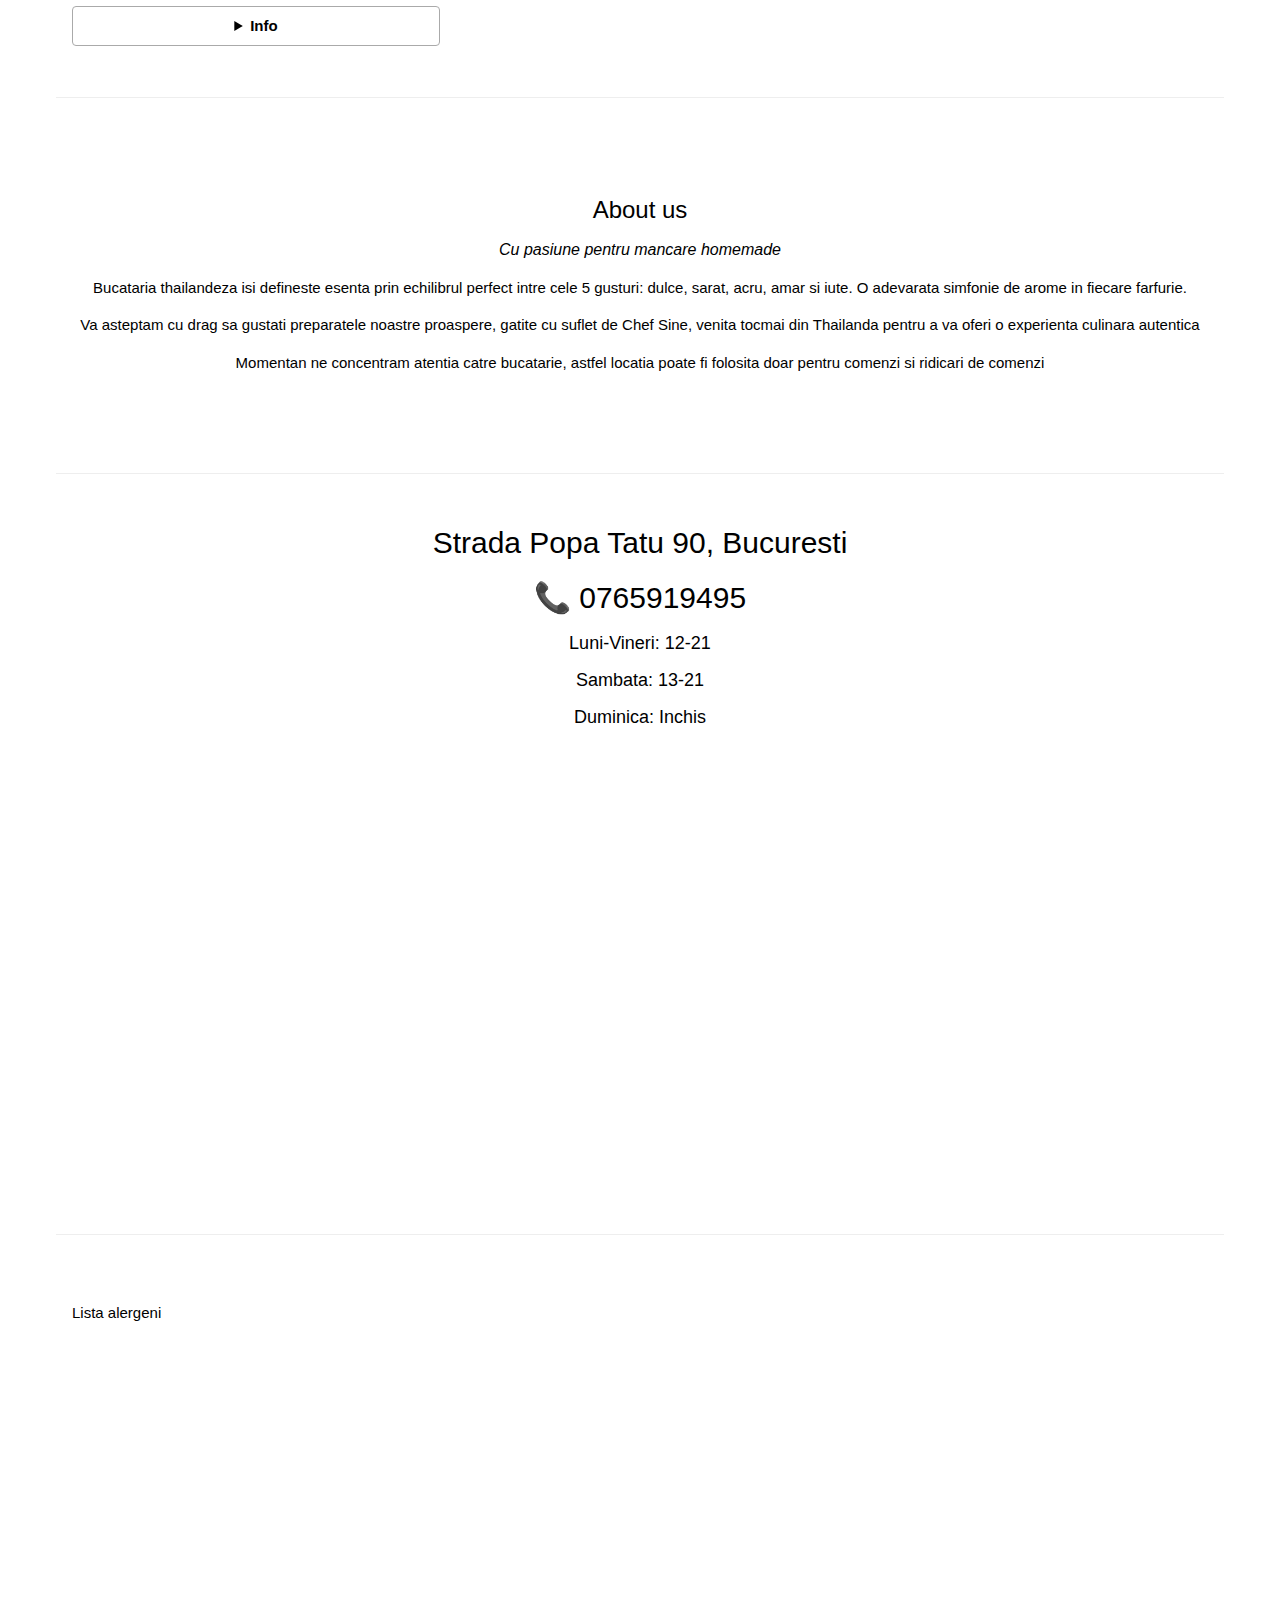
==== commit abef2b9a: "bolt" ====
--- a/index.html
+++ b/index.html
@@ -469,16 +469,11 @@
 
 </script>
 
-    <div id="bolt_food">
+    <div id="food">
+      <p><a href="https://glovoapp.com/ro/en/bucharest/fine-thai-buc/" target="_blank"><img src="./files/glovo.png"></a></p>
+      <p><a href="https://tazz.ro/bucuresti/fine-thai/23077/restaurant" target="_blank"><img src="./files/tazz.png"></a></p>
       <p><a href="https://food.bolt.eu/en-US/325/p/117009-fine-thai" target="_blank"><img src="./files/bolt_food.png"></a></p>
     </div>
 
-    <div id="glovo">
-      <p><a href="https://glovoapp.com/ro/en/bucharest/fine-thai-buc/" target="_blank"><img src="./files/glovo.png"></a></p>
-    </div>
-
-    <div id="tazz">
-      <p><a href="https://tazz.ro/bucuresti/fine-thai/23077/restaurant" target="_blank"><img src="./files/tazz.png"></a></p>
-    </div>    
 
 </body></html>
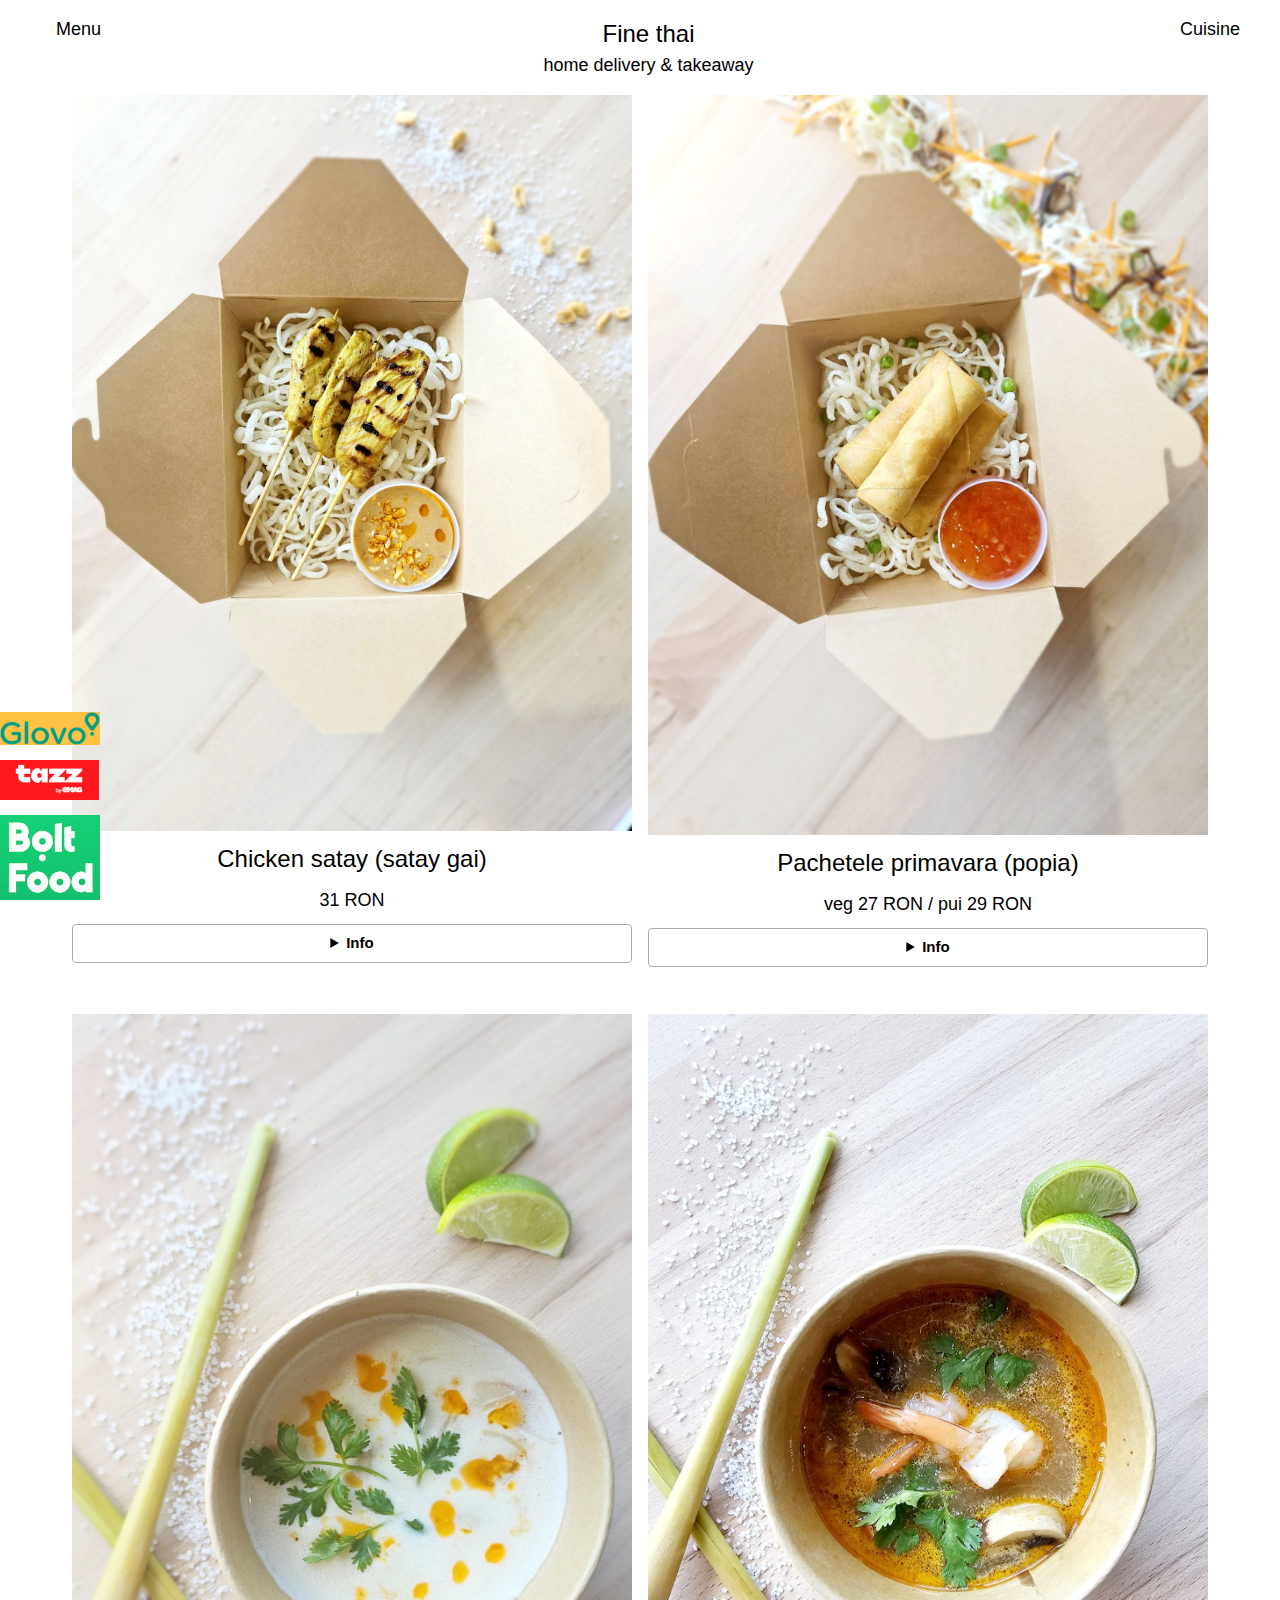
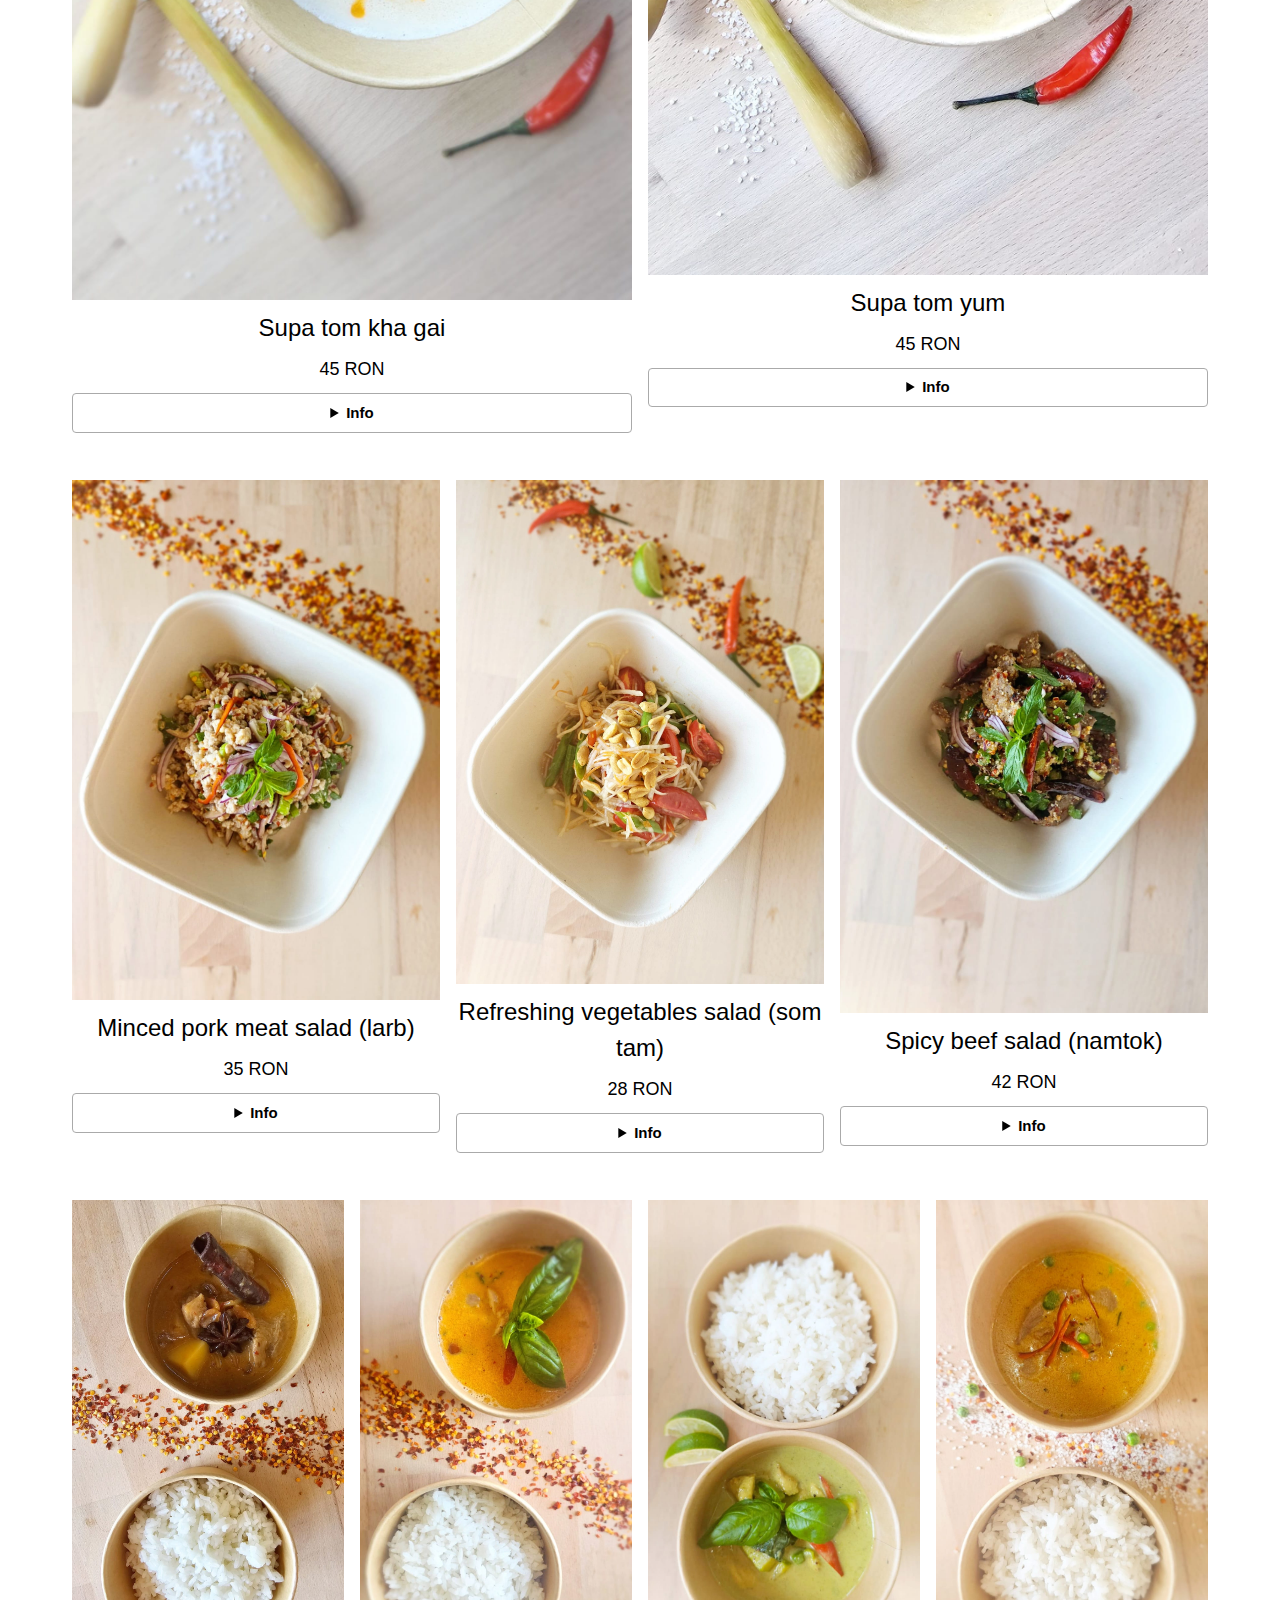
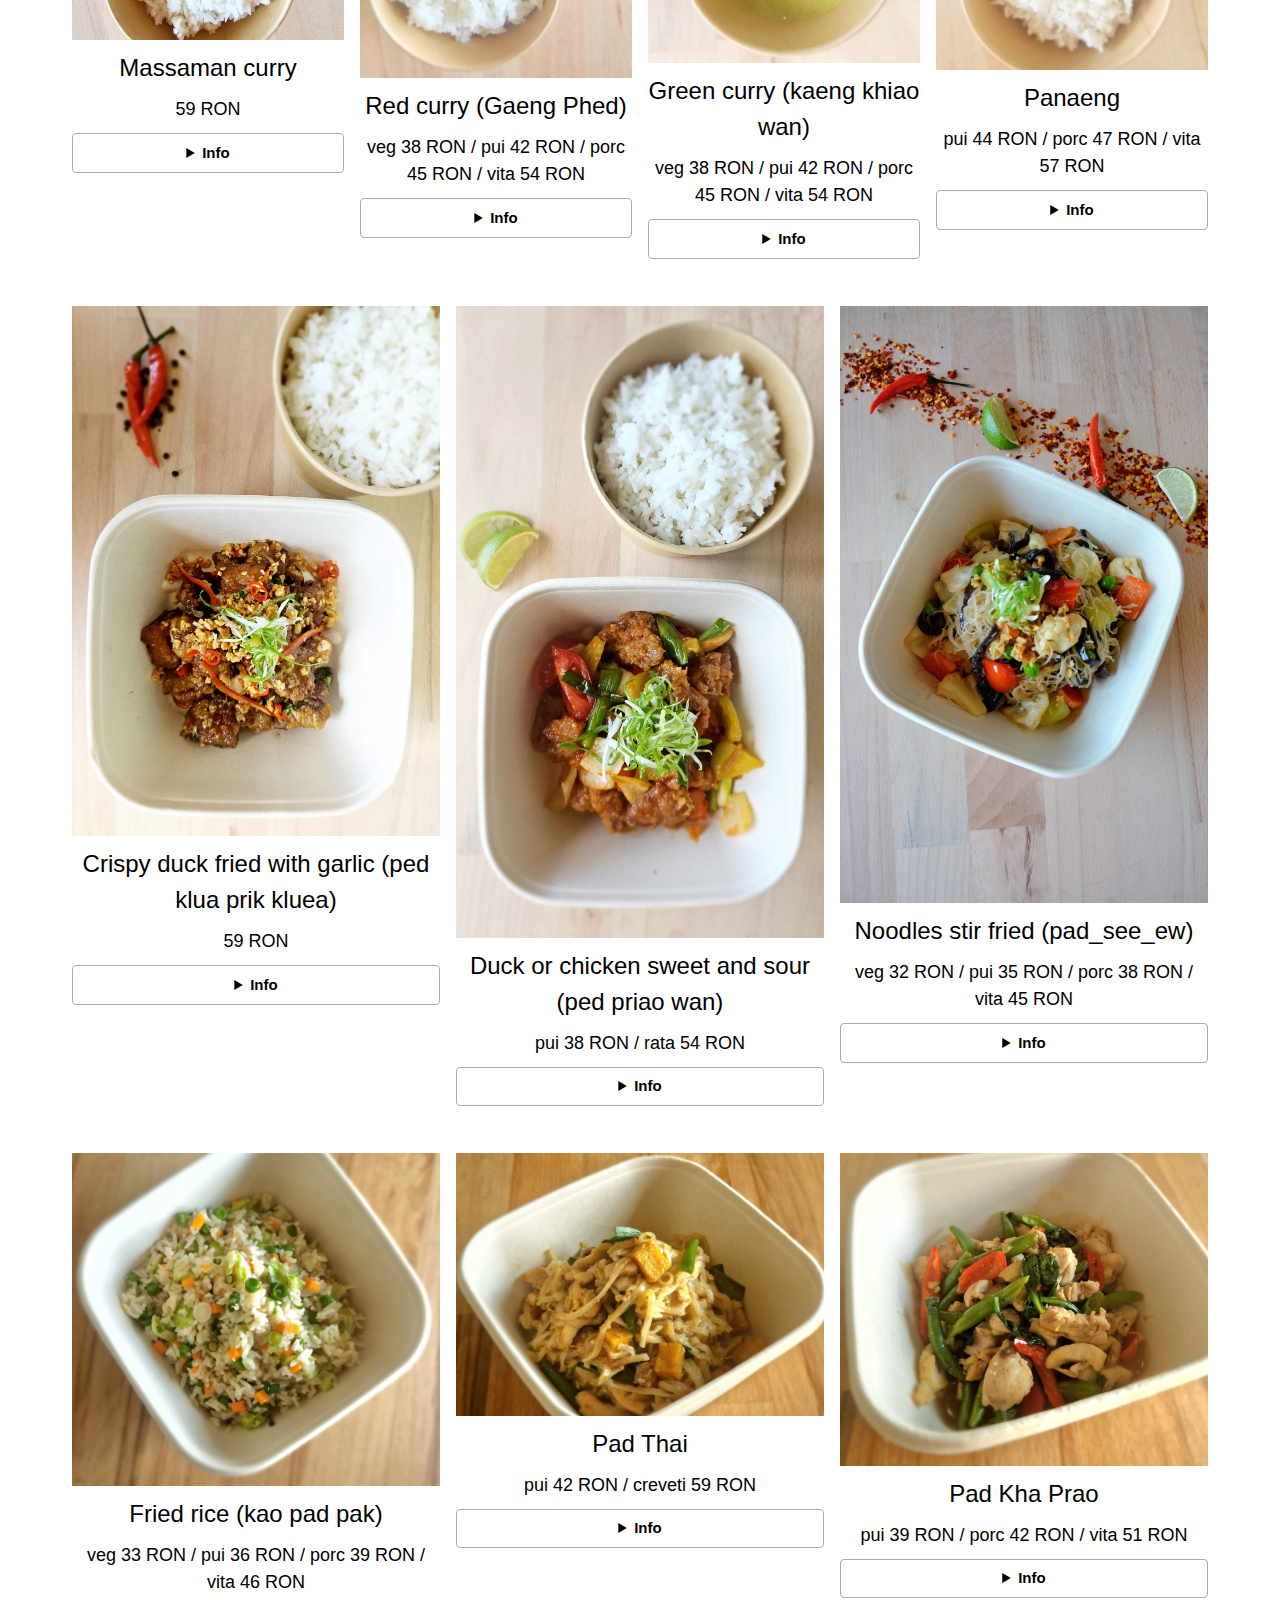
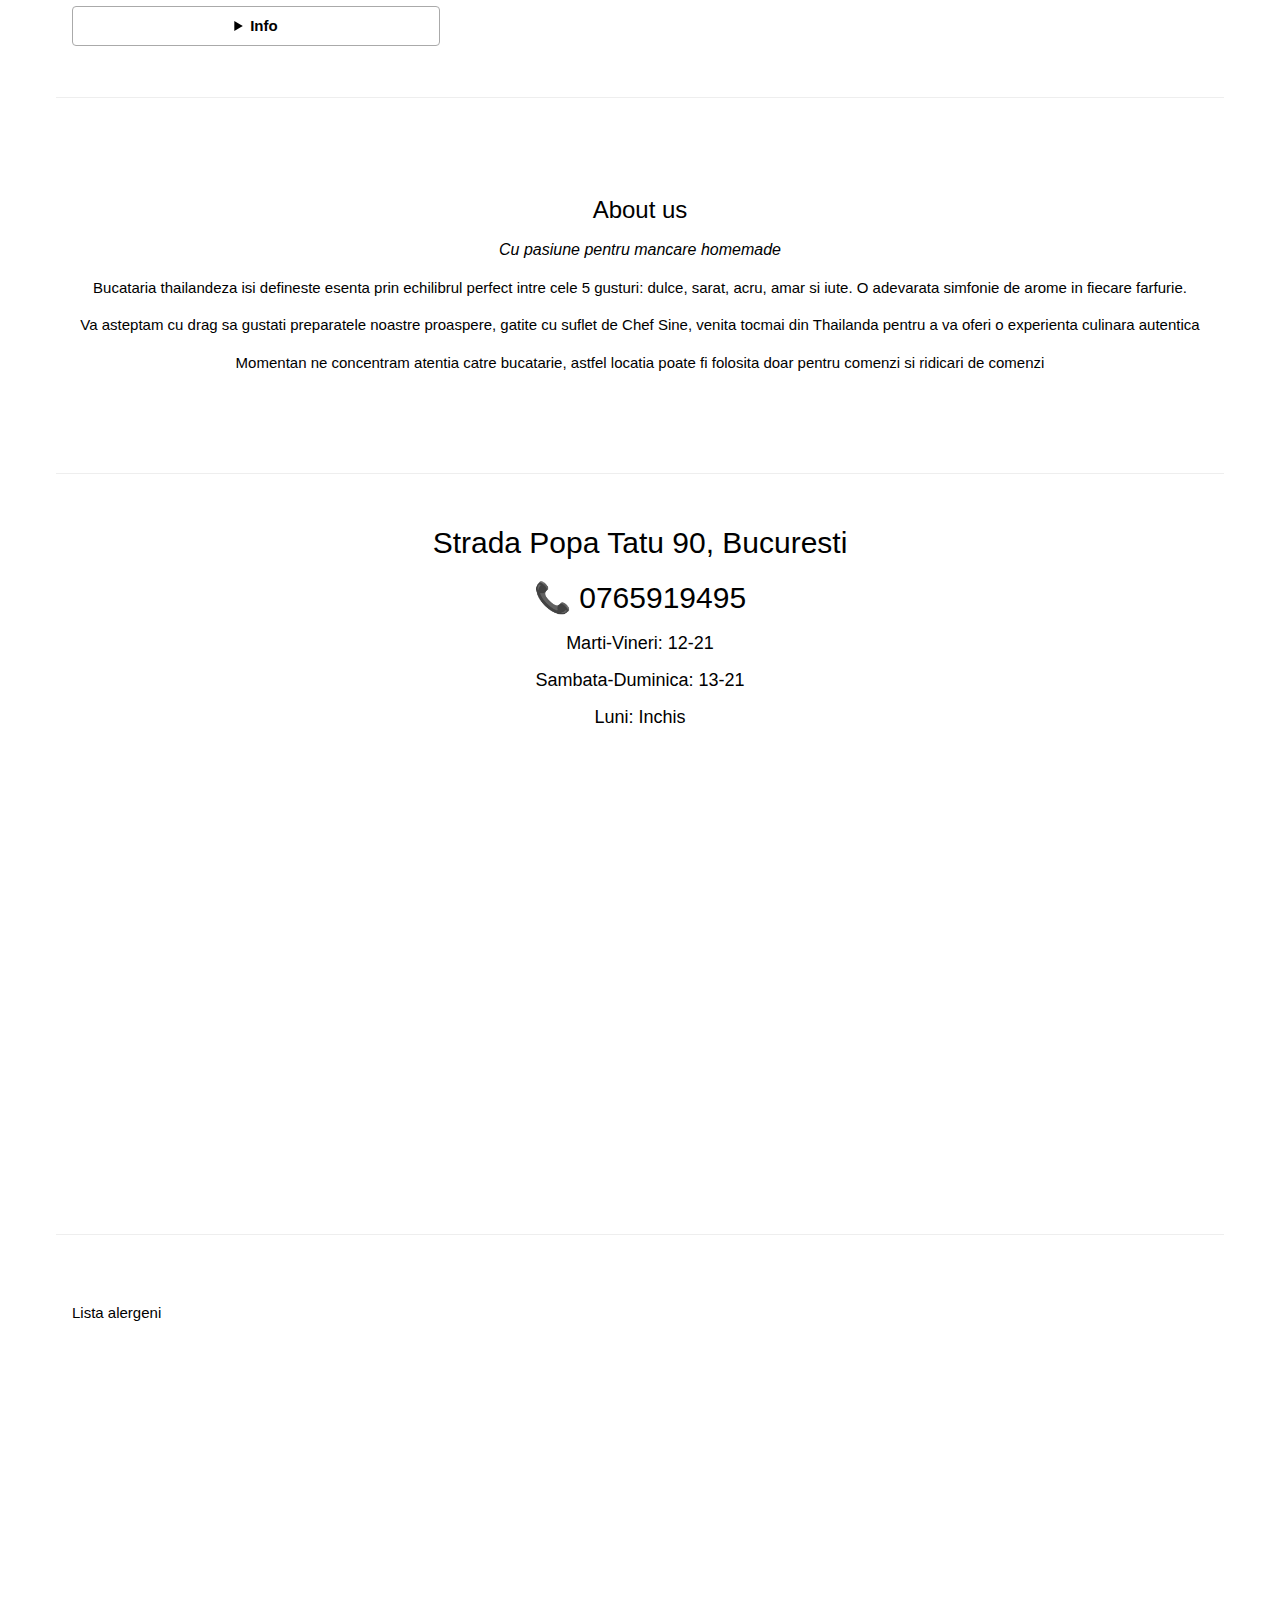
==== commit b26eddfc: "program" ====
--- a/index.html
+++ b/index.html
@@ -1,6 +1,7 @@
 <!DOCTYPE html>
 <html><head><meta http-equiv="Content-Type" content="text/html; charset=UTF-8">
 <title>Fine Thai</title>
+<meta name="viewport" content="height=device-height, width=device-width, initial-scale=1.0, minimum-scale=1.0, target-densitydpi=device-dpi">
 <link rel="icon" type="image/x-icon" href="./files/finethai_logo.jpeg">
 <script type="application/ld+json">
 {
@@ -333,9 +334,9 @@
   <div class="w3-center w3-padding-16">
     <h2>Strada Popa Tatu 90, Bucuresti</h2>
     <a href="tel:0765919495" style="text-decoration:none"><h2>&#128222; 0765919495</h2></a>
-    <h5>Luni-Vineri: 12-21</h5>
-    <h5>Sambata: 13-21</h5>
-    <h5>Duminica: Inchis</h5>
+    <h5>Marti-Vineri: 12-21</h5>
+    <h5>Sambata-Duminica: 13-21</h5>
+    <h5>Luni: Inchis</h5>
 
     <iframe src="https://www.google.com/maps/embed?pb=!1m18!1m12!1m3!1d2299.511207324113!2d26.079353675420933!3d44.444917471075506!2m3!1f0!2f0!3f0!3m2!1i1024!2i768!4f13.1!3m3!1m2!1s0x40b1ff005c5f2aeb%3A0x2a76f8a46823a6c1!2sFine%20Thai%20cuisine!5e1!3m2!1sro!2sro!4v1728362556308!5m2!1sro!2sro" width="100%" height="450" style="border:0;" allowfullscreen="" loading="lazy" referrerpolicy="no-referrer-when-downgrade"></iframe>
 
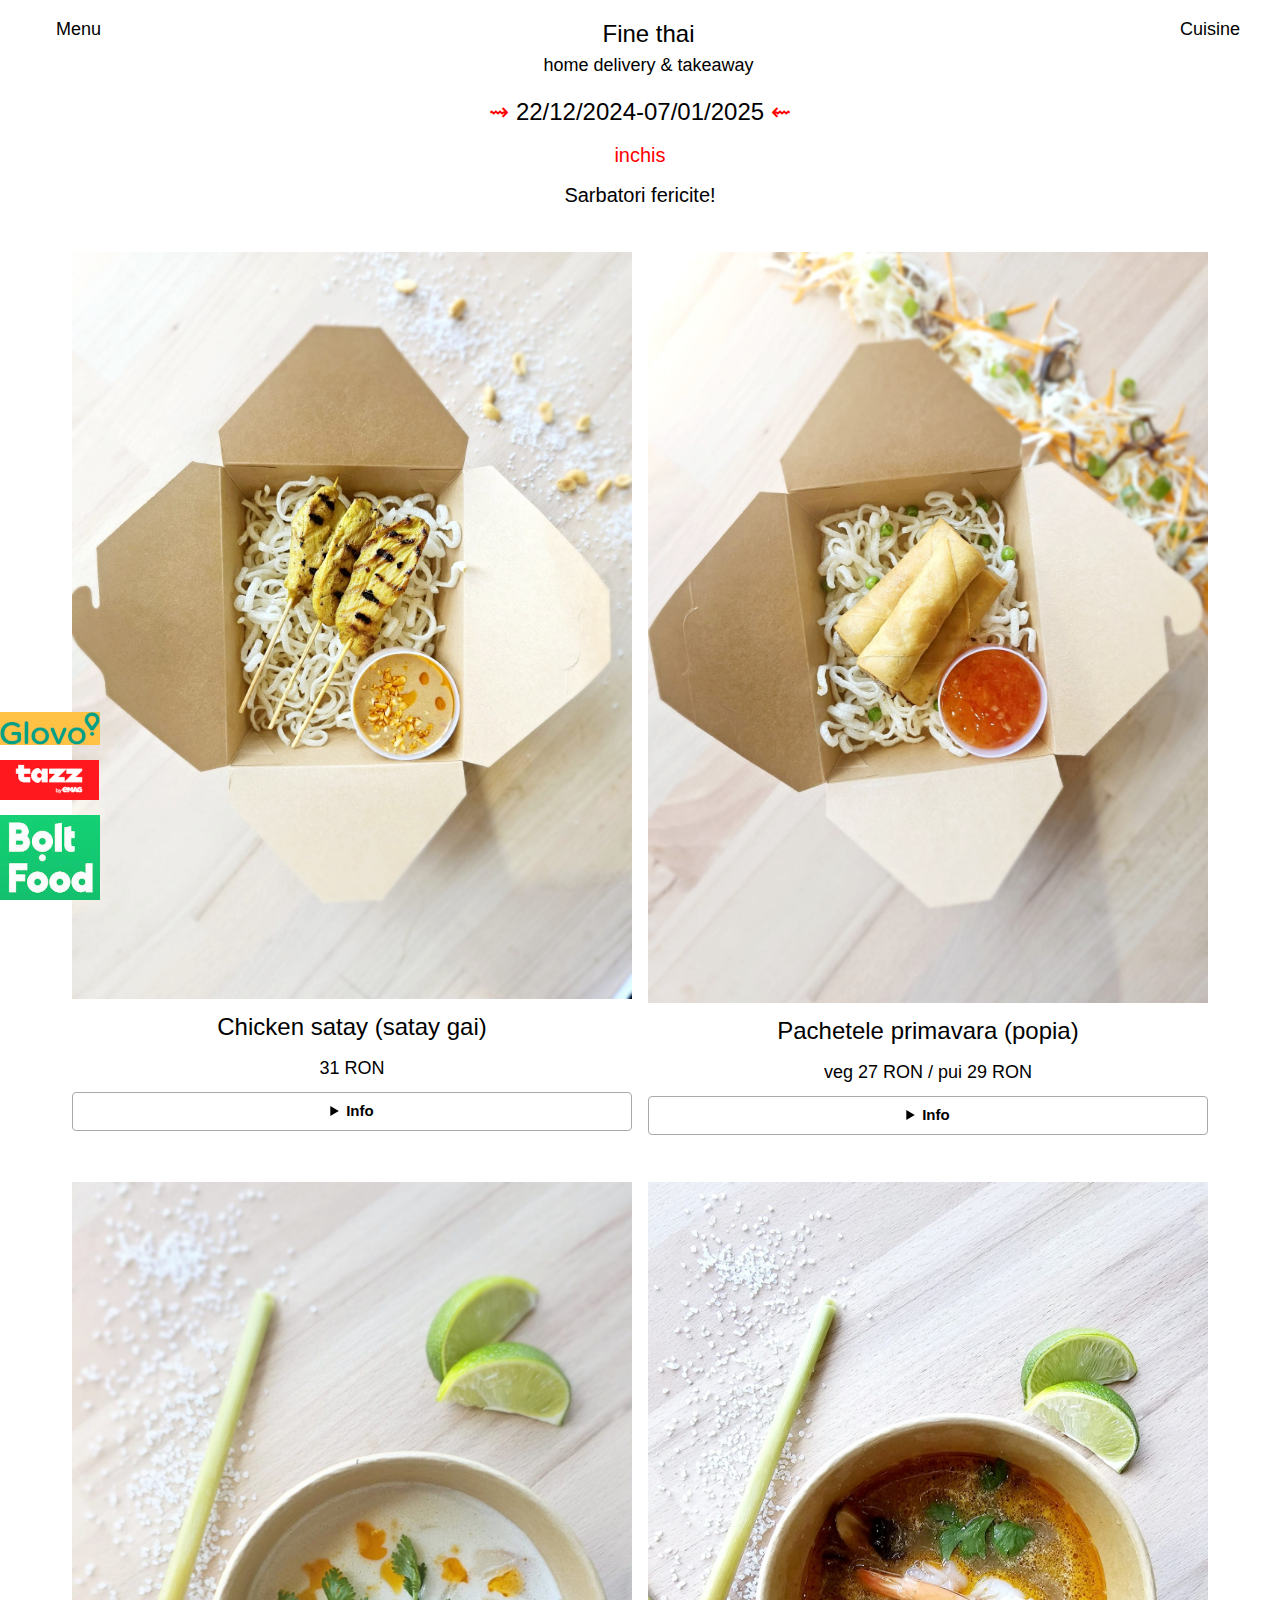
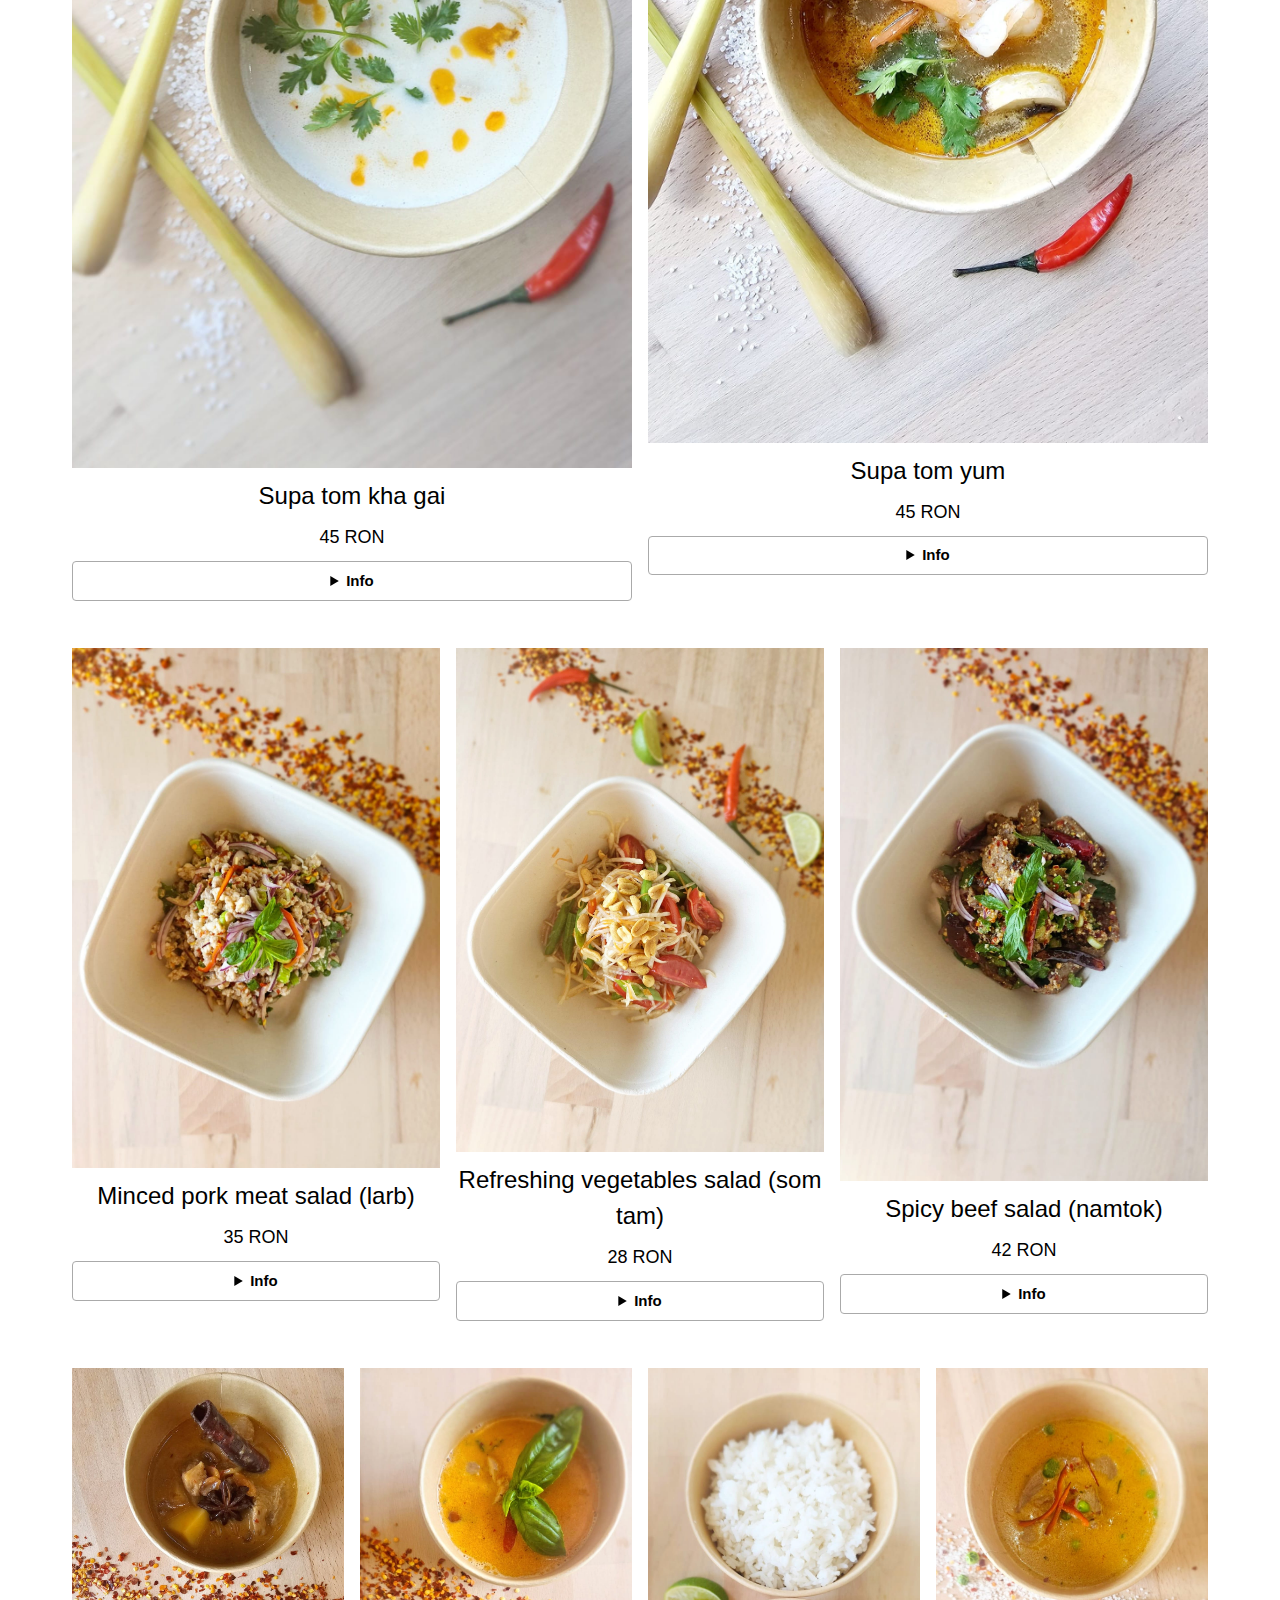
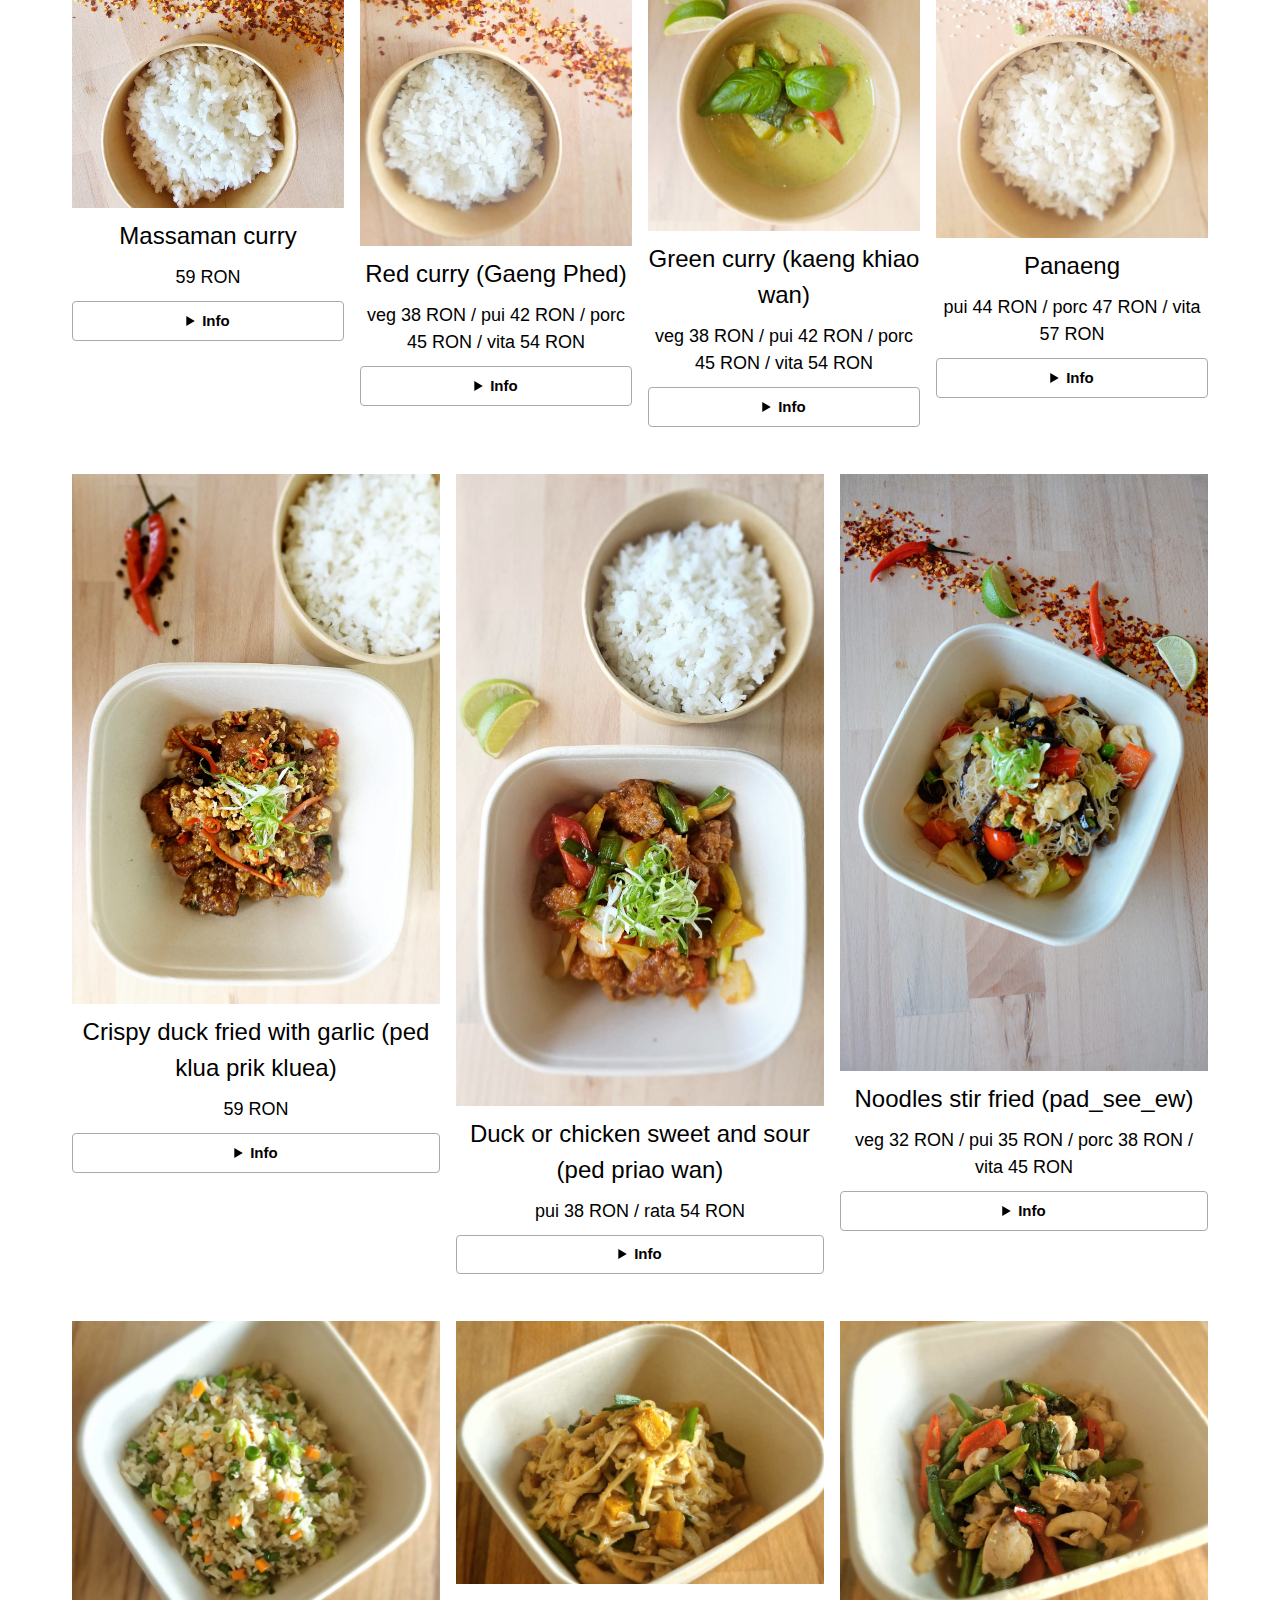
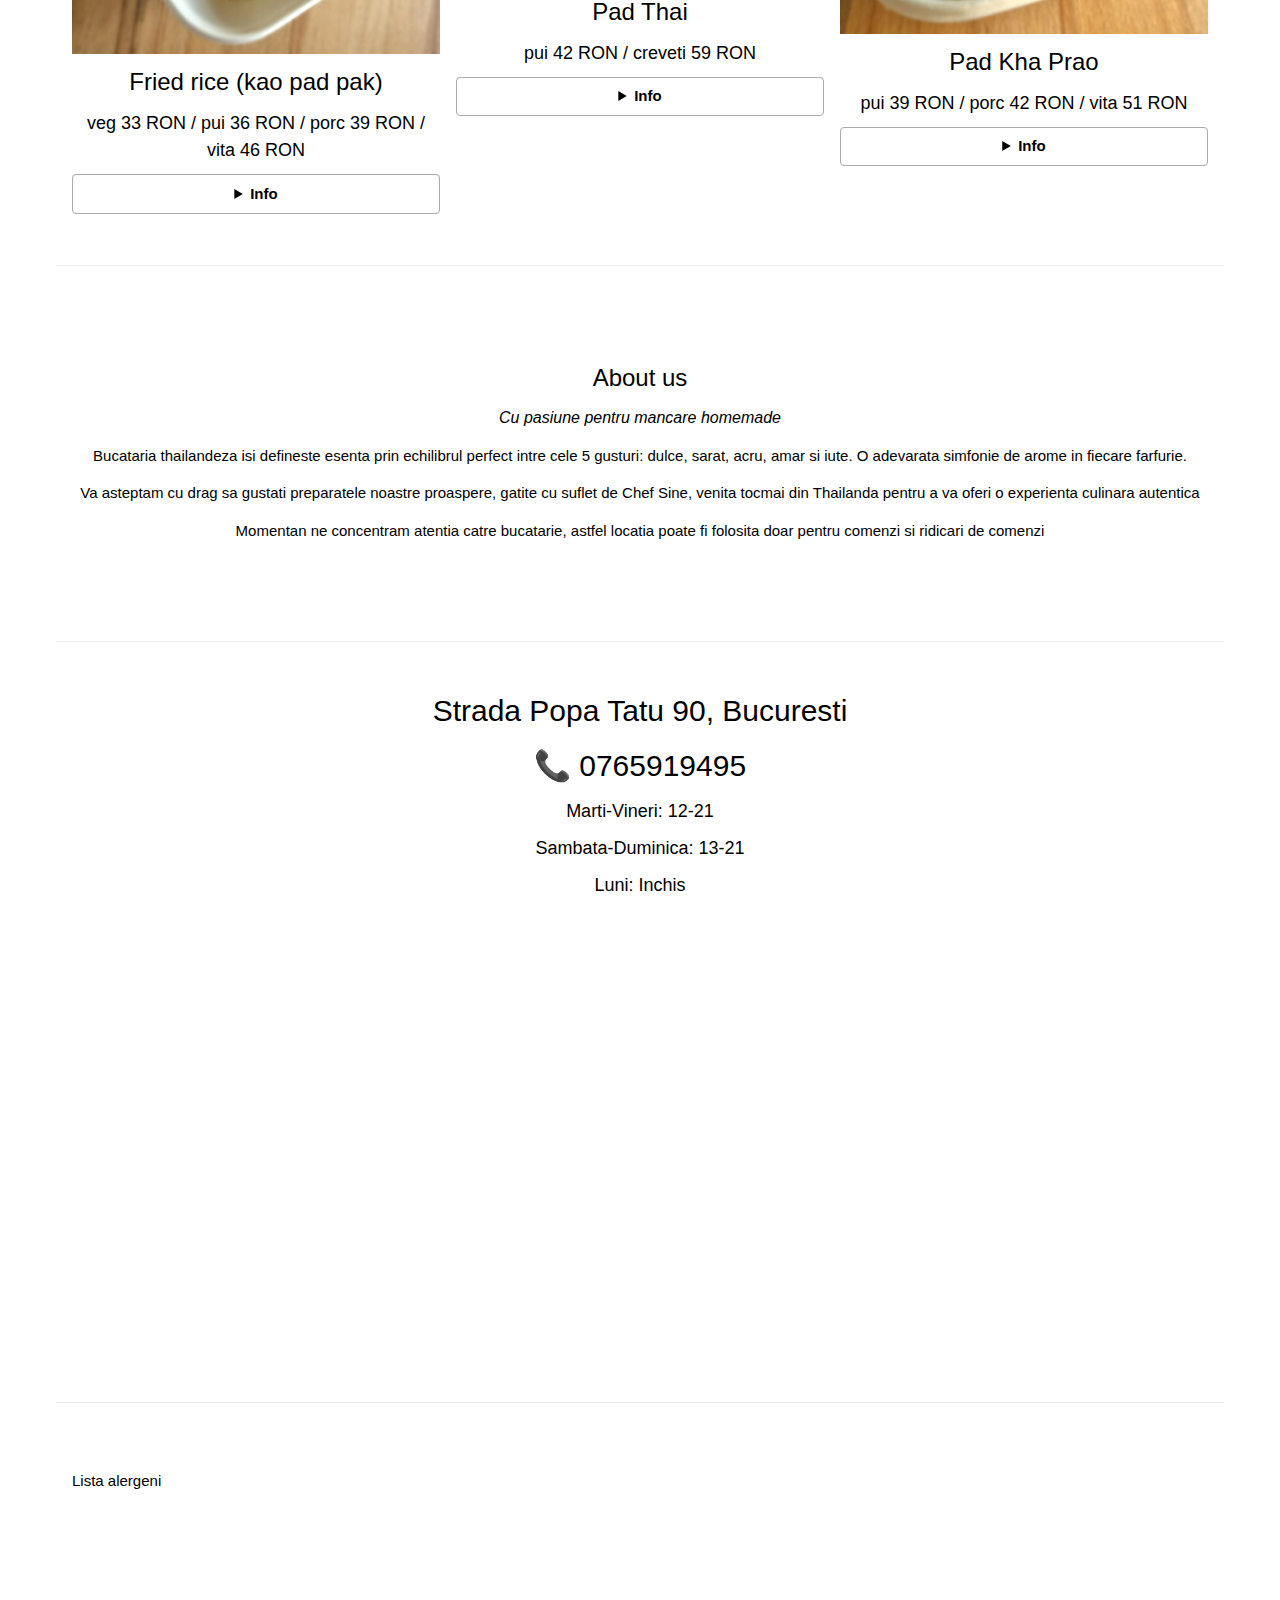
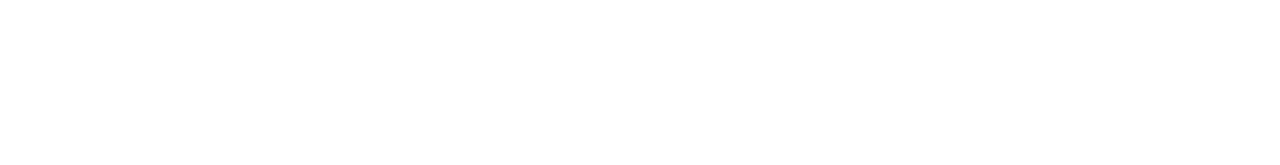
==== commit be2050cb: "sarbatori" ====
--- a/index.html
+++ b/index.html
@@ -92,10 +92,11 @@
   
 <!-- !PAGE CONTENT! -->
 <div class="w3-main w3-content w3-padding" style="max-width:1200px;margin-top:60px">
-  <!--<div class="w3-row-padding w3-padding-16 w3-center" id="promo">
-    <h3><span style="color:red;">&#8669;</span> 25% discount la takeaway <span style="color:red;">&#8668;</span></h3>
-    <h4>doar in locatie</h4>
-  </div>-->
+  <div class="w3-row-padding w3-padding-16 w3-center" id="promo">
+    <h3><span style="color:red;">&#8669;</span> 22/12/2024-07/01/2025 <span style="color:red;">&#8668;</span></h3>
+    <h4 style="color:red;padding:0;margin:0;">inchis</h4>
+    <h4>Sarbatori fericite!</h4>
+  </div>
   <!-- First Photo Grid-->
   <div class="w3-row-padding w3-padding-16 w3-center" id="starters">
     <div class="w3-half">
